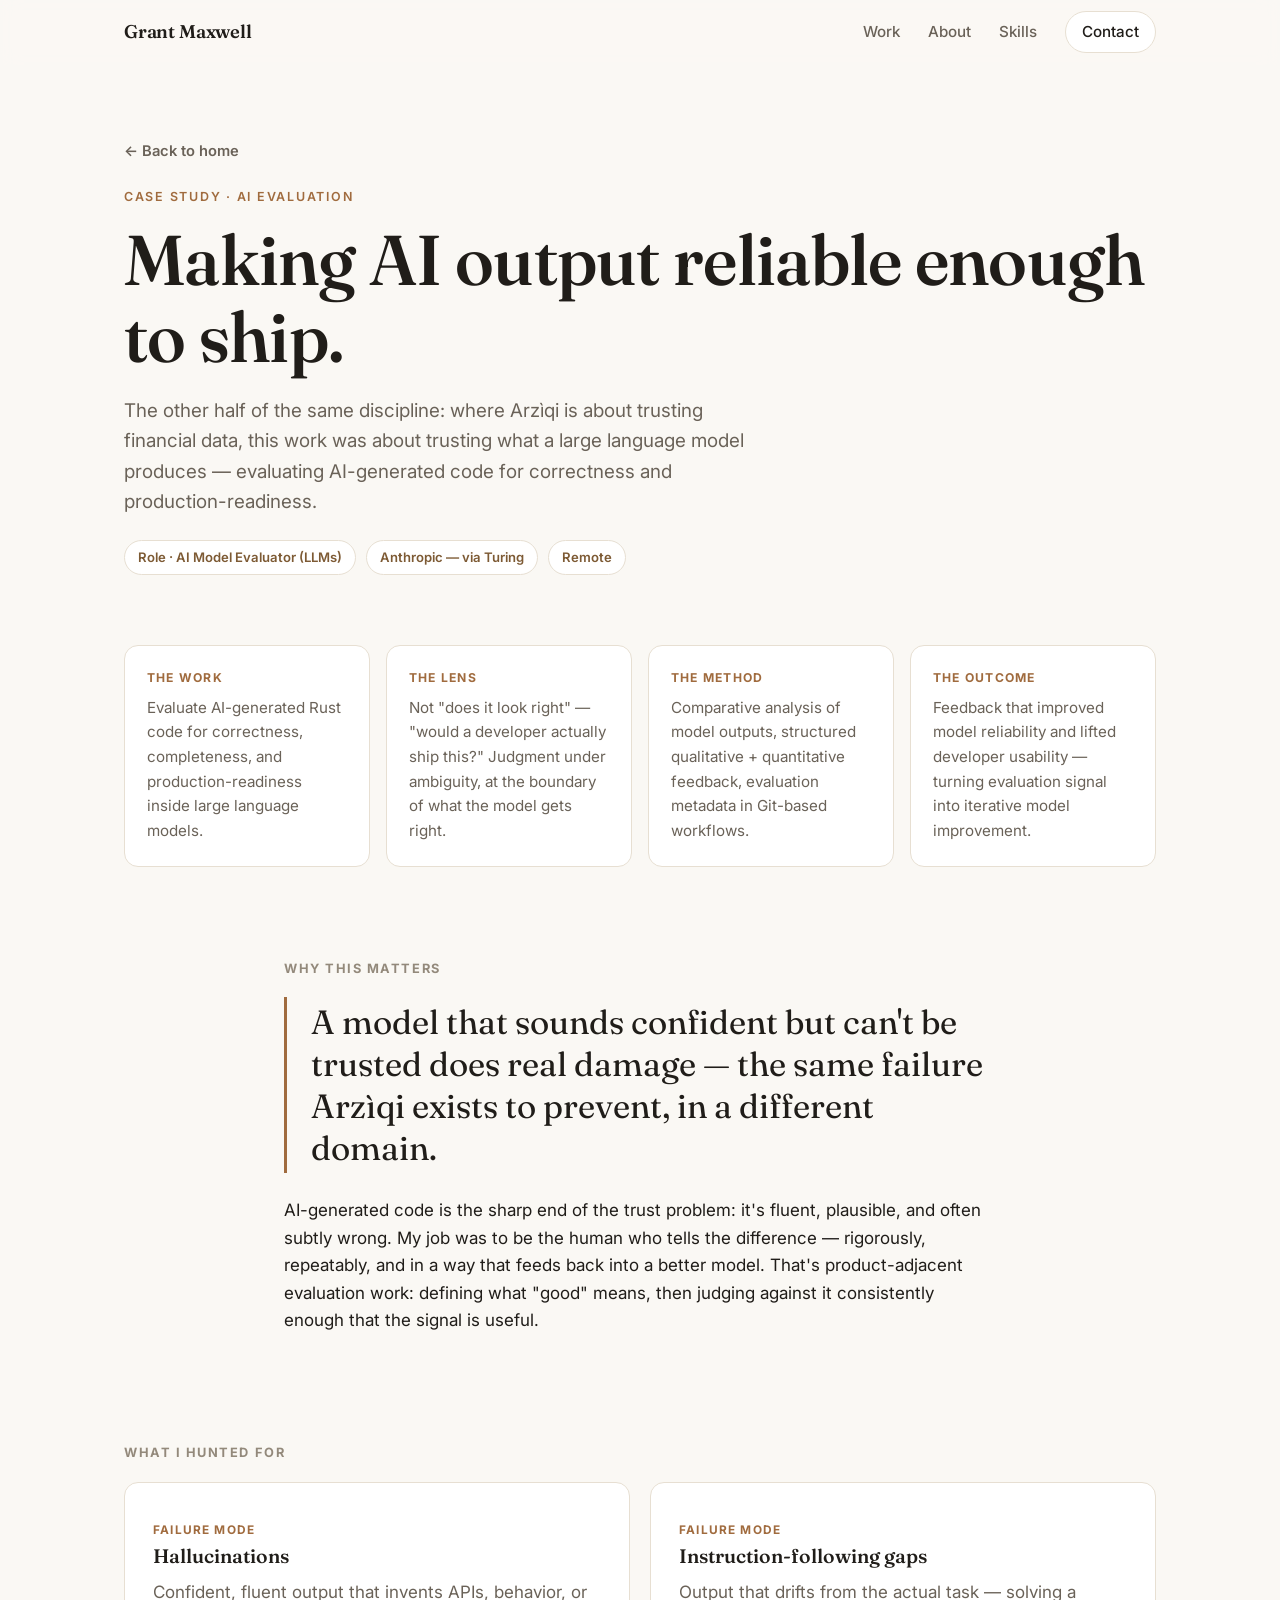
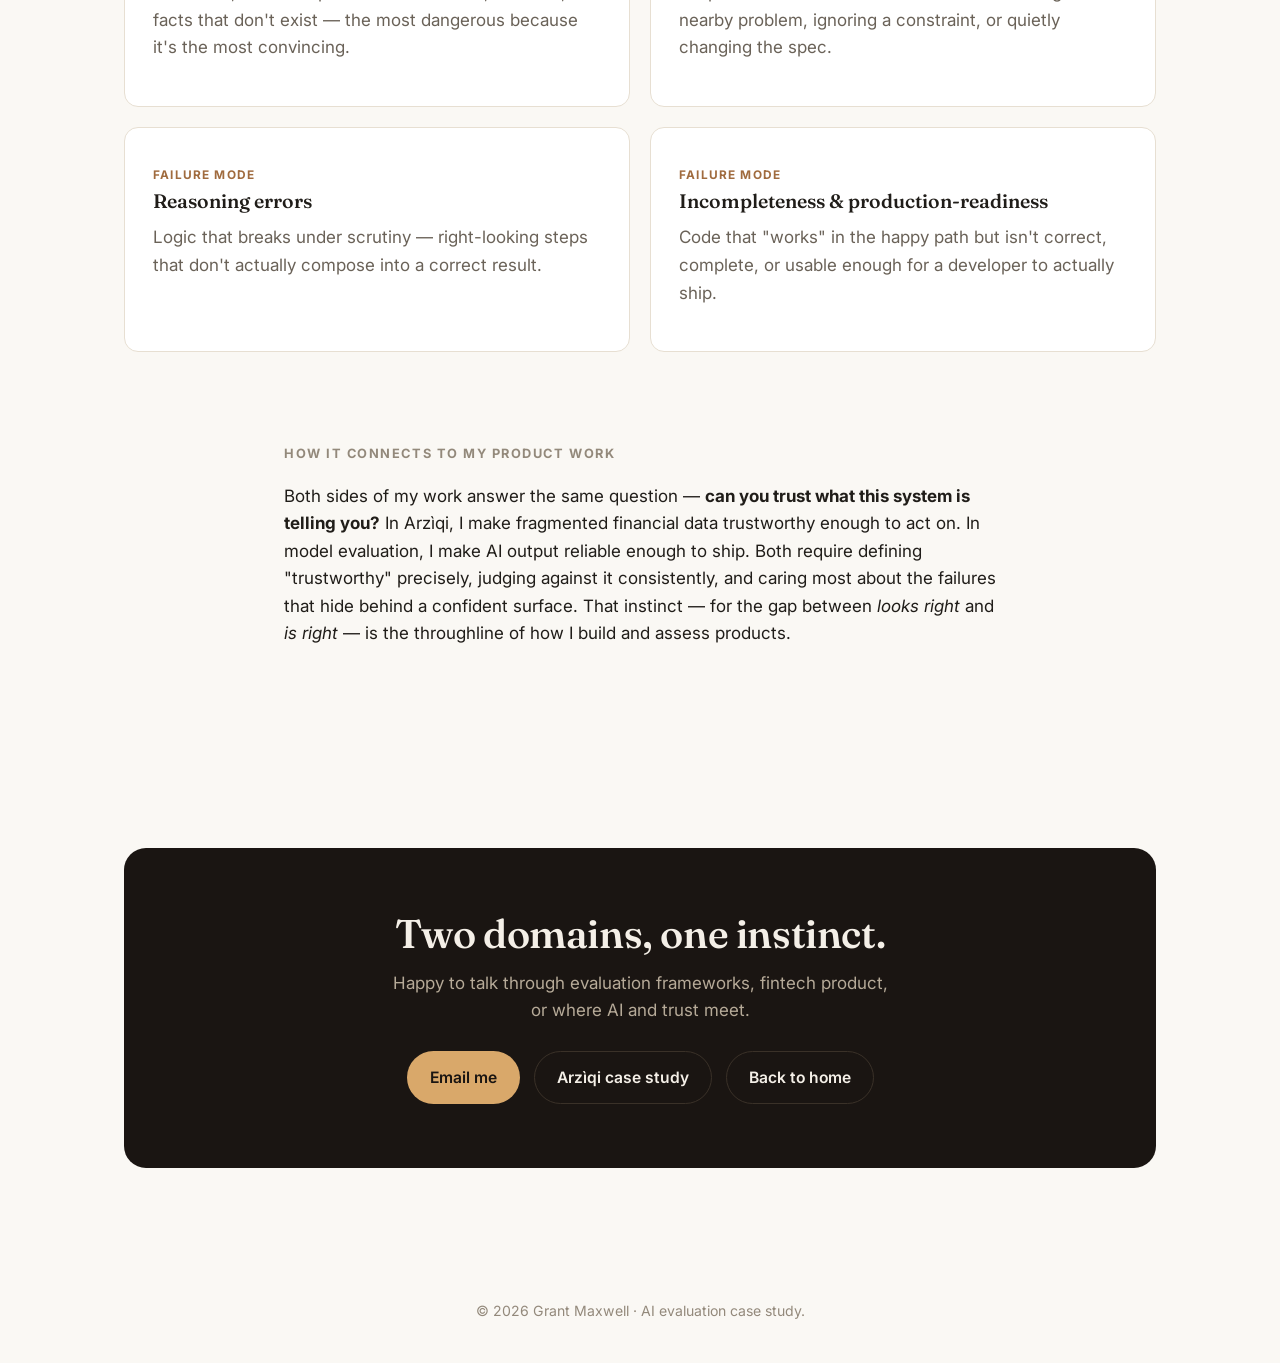
==== ai-evaluation.html @ dc314b2c "feat: add AI-evaluation case study page + link from homepage New /ai-evaluation page mirrors the des" ====
<!DOCTYPE html>
<html lang="en">
<head>
  <meta charset="UTF-8" />
  <meta name="viewport" content="width=device-width, initial-scale=1.0" />
  <title>AI Model Evaluation — Case Study · Grant Maxwell</title>
  <meta name="description" content="Evaluating large language models: making AI-generated code reliable enough to ship. The other half of a career spent on trust in complex systems." />
  <link rel="preconnect" href="https://fonts.googleapis.com" />
  <link rel="preconnect" href="https://fonts.gstatic.com" crossorigin />
  <link href="https://fonts.googleapis.com/css2?family=Fraunces:opsz,wght@9..144,400;9..144,560&family=Inter:wght@400;500;600;700&display=swap" rel="stylesheet" />
  <link rel="stylesheet" href="/styles/main.css" />
</head>
<body>
  <nav class="nav" id="nav">
    <div class="wrap nav-inner">
      <a class="brand" href="/">Grant Maxwell</a>
      <button class="nav-toggle" id="navToggle" aria-label="Menu">☰</button>
      <div class="nav-links" id="navLinks">
        <a href="/#work">Work</a>
        <a href="/#about">About</a>
        <a href="/#skills">Skills</a>
        <a class="nav-cta" href="/#contact">Contact</a>
      </div>
    </div>
  </nav>

  <header class="cs-hero">
    <div class="wrap">
      <a class="back" href="/">← Back to home</a>
      <p class="eyebrow" style="margin-top:22px;">Case study · AI Evaluation</p>
      <h1>Making AI output reliable enough to ship.</h1>
      <p class="lead" style="max-width:52ch;margin-top:20px;">The other half of the same discipline: where Arzìqi is
        about trusting financial data, this work was about trusting what a large language model produces — evaluating
        AI-generated code for correctness and production-readiness.</p>
      <div class="cs-meta">
        <span class="chip">Role · AI Model Evaluator (LLMs)</span>
        <span class="chip">Anthropic — via Turing</span>
        <span class="chip">Remote</span>
      </div>
    </div>
  </header>

  <section style="padding-top:30px;">
    <div class="wrap">
      <div class="glance reveal">
        <div class="box"><h4>The work</h4><p>Evaluate AI-generated Rust code for correctness, completeness, and production-readiness inside large language models.</p></div>
        <div class="box"><h4>The lens</h4><p>Not "does it look right" — "would a developer actually ship this?" Judgment under ambiguity, at the boundary of what the model gets right.</p></div>
        <div class="box"><h4>The method</h4><p>Comparative analysis of model outputs, structured qualitative + quantitative feedback, evaluation metadata in Git-based workflows.</p></div>
        <div class="box"><h4>The outcome</h4><p>Feedback that improved model reliability and lifted developer usability — turning evaluation signal into iterative model improvement.</p></div>
      </div>
    </div>
  </section>

  <section class="prose" style="padding-top:0;">
    <div class="wrap narrow">
      <p class="section-label reveal">Why this matters</p>
      <p class="pull reveal">A model that sounds confident but can't be trusted does real damage — the same failure Arzìqi exists to prevent, in a different domain.</p>
      <p class="reveal">AI-generated code is the sharp end of the trust problem: it's fluent, plausible, and often subtly
        wrong. My job was to be the human who tells the difference — rigorously, repeatably, and in a way that feeds
        back into a better model. That's product-adjacent evaluation work: defining what "good" means, then judging
        against it consistently enough that the signal is useful.</p>
    </div>
  </section>

  <section style="padding-top:0;">
    <div class="wrap">
      <p class="section-label reveal">What I hunted for</p>
      <div class="decisions reveal">
        <div class="decision">
          <div class="type">Failure mode</div>
          <h3>Hallucinations</h3>
          <p class="muted">Confident, fluent output that invents APIs, behavior, or facts that don't exist — the most dangerous because it's the most convincing.</p>
        </div>
        <div class="decision">
          <div class="type">Failure mode</div>
          <h3>Instruction-following gaps</h3>
          <p class="muted">Output that drifts from the actual task — solving a nearby problem, ignoring a constraint, or quietly changing the spec.</p>
        </div>
        <div class="decision">
          <div class="type">Failure mode</div>
          <h3>Reasoning errors</h3>
          <p class="muted">Logic that breaks under scrutiny — right-looking steps that don't actually compose into a correct result.</p>
        </div>
        <div class="decision">
          <div class="type">Failure mode</div>
          <h3>Incompleteness &amp; production-readiness</h3>
          <p class="muted">Code that "works" in the happy path but isn't correct, complete, or usable enough for a developer to actually ship.</p>
        </div>
      </div>
    </div>
  </section>

  <section class="prose" style="padding-top:0;">
    <div class="wrap narrow">
      <p class="section-label reveal">How it connects to my product work</p>
      <p class="reveal">Both sides of my work answer the same question — <strong>can you trust what this system is telling
        you?</strong> In Arzìqi, I make fragmented financial data trustworthy enough to act on. In model evaluation, I
        make AI output reliable enough to ship. Both require defining "trustworthy" precisely, judging against it
        consistently, and caring most about the failures that hide behind a confident surface. That instinct — for the
        gap between <em>looks right</em> and <em>is right</em> — is the throughline of how I build and assess products.</p>
    </div>
  </section>

  <section id="contact">
    <div class="wrap">
      <div class="contact reveal">
        <h2>Two domains, one instinct.</h2>
        <p>Happy to talk through evaluation frameworks, fintech product, or where AI and trust meet.</p>
        <div class="links">
          <a class="btn btn-primary" href="mailto:jerrygrantmax@gmail.com">Email me</a>
          <a class="btn btn-ghost" href="/arziqi">Arzìqi case study</a>
          <a class="btn btn-ghost" href="/">Back to home</a>
        </div>
      </div>
    </div>
  </section>

  <footer>
    <div class="wrap">© <span id="year"></span> Grant Maxwell · AI evaluation case study.</div>
  </footer>

  <script src="/scripts/main.js"></script>
</body>
</html>
---- styles/main.css ----
/* ============================================================
   Grant Maxwell — Portfolio. Hand-crafted, dependency-free.
   Palette + type are a small design system (calm, premium, warm).
   ============================================================ */

:root {
  --bg:        #faf8f4;
  --surface:   #ffffff;
  --panel:     #f3eee5;
  --ink:       #201d19;
  --muted:     #6a6258;
  --faint:     #93897b;
  --line:      #e7dfd2;
  --accent:    #a06b3e;   /* clay/gold */
  --accent-2:  #7d5a34;
  --sage:      #3f6b3a;
  --dark:      #1a1512;
  --dark-ink:  #f4efe7;
  --dark-mut:  #b6aa98;
  --dark-line: #3a3128;

  --serif: "Fraunces", Georgia, "Times New Roman", serif;
  --sans:  "Inter", -apple-system, BlinkMacSystemFont, "Segoe UI", Roboto, sans-serif;

  --wrap: 1080px;
  --r: 14px;
  --shadow: 0 1px 2px rgba(30,24,18,.04), 0 12px 32px -12px rgba(30,24,18,.14);
}

* { box-sizing: border-box; }
html { scroll-behavior: smooth; }
@media (prefers-reduced-motion: reduce) { html { scroll-behavior: auto; } }

body {
  margin: 0;
  background: var(--bg);
  color: var(--ink);
  font-family: var(--sans);
  font-size: 17px;
  line-height: 1.62;
  -webkit-font-smoothing: antialiased;
  text-rendering: optimizeLegibility;
}

.wrap { max-width: var(--wrap); margin: 0 auto; padding: 0 24px; }
.narrow { max-width: 760px; }

h1, h2, h3 { font-family: var(--serif); font-weight: 560; letter-spacing: -.01em; line-height: 1.1; color: var(--ink); margin: 0; }
h1 { font-size: clamp(2.6rem, 6vw, 4.4rem); }
h2 { font-size: clamp(1.7rem, 3.4vw, 2.5rem); }
h3 { font-size: 1.28rem; letter-spacing: 0; }
p { margin: 0 0 1rem; }
a { color: var(--accent-2); text-decoration: none; }
a:hover { color: var(--accent); }

.eyebrow {
  font-family: var(--sans); font-size: .78rem; font-weight: 600;
  letter-spacing: .14em; text-transform: uppercase; color: var(--accent);
  margin: 0 0 14px;
}
.lead { font-size: 1.18rem; color: var(--muted); }
.muted { color: var(--muted); }
.serif { font-family: var(--serif); }

/* ---------- nav ---------- */
.nav {
  position: sticky; top: 0; z-index: 50;
  background: color-mix(in srgb, var(--bg) 82%, transparent);
  backdrop-filter: saturate(1.4) blur(10px);
  border-bottom: 1px solid transparent;
  transition: border-color .3s;
}
.nav.scrolled { border-color: var(--line); }
.nav-inner { display: flex; align-items: center; justify-content: space-between; height: 64px; }
.brand { font-family: var(--serif); font-size: 1.15rem; font-weight: 600; color: var(--ink); letter-spacing: -.01em; }
.brand:hover { color: var(--ink); }
.nav-links { display: flex; gap: 28px; align-items: center; }
.nav-links a { font-size: .95rem; color: var(--muted); font-weight: 500; }
.nav-links a:hover { color: var(--ink); }
.nav-cta { border: 1px solid var(--line); padding: 8px 16px; border-radius: 999px; background: var(--surface); color: var(--ink) !important; }
.nav-cta:hover { border-color: var(--accent); }
.nav-toggle { display: none; background: none; border: 0; font-size: 1.5rem; color: var(--ink); cursor: pointer; }

/* ---------- buttons + chips ---------- */
.btn {
  display: inline-flex; align-items: center; gap: 8px;
  font-family: var(--sans); font-weight: 600; font-size: .98rem;
  padding: 13px 22px; border-radius: 999px; cursor: pointer; border: 1px solid transparent;
  transition: transform .15s ease, background .2s, border-color .2s;
}
.btn:active { transform: translateY(1px); }
.btn-primary { background: var(--ink); color: var(--bg) !important; }
.btn-primary:hover { background: var(--accent-2); }
.btn-ghost { background: transparent; border-color: var(--line); color: var(--ink) !important; }
.btn-ghost:hover { border-color: var(--accent); }
.chip {
  display: inline-flex; align-items: center; gap: 7px;
  font-size: .82rem; font-weight: 600; color: var(--accent-2);
  background: var(--panel); border: 1px solid var(--line);
  padding: 6px 13px; border-radius: 999px;
}
.chip .dot { width: 6px; height: 6px; border-radius: 50%; background: var(--accent); }

/* ---------- sections ---------- */
section { padding: 92px 0; }
.section-label { font-size: .8rem; font-weight: 700; letter-spacing: .12em; text-transform: uppercase; color: var(--faint); margin-bottom: 18px; }

/* ---------- hero ---------- */
.hero { padding: 84px 0 64px; }
.hero h1 { max-width: 15ch; }
.hero .lead { max-width: 46ch; margin-top: 22px; }
.hero-chips { display: flex; flex-wrap: wrap; gap: 10px; margin: 30px 0 34px; }
.hero-cta { display: flex; flex-wrap: wrap; gap: 12px; }

/* ---------- thread band ---------- */
.band { background: var(--dark); color: var(--dark-ink); border-radius: 22px; padding: 56px 48px; }
.band .section-label { color: var(--dark-mut); }
.band h2 { color: var(--dark-ink); }
.band p { color: var(--dark-mut); font-size: 1.16rem; max-width: 62ch; }
.band .accent { color: #d9a86a; font-style: normal; }

/* ---------- work cards ---------- */
.work-grid { display: grid; gap: 22px; }
.card {
  background: var(--surface); border: 1px solid var(--line); border-radius: var(--r);
  padding: 34px; transition: transform .2s ease, box-shadow .2s ease, border-color .2s;
  display: block; color: var(--ink);
}
.card:hover { color: var(--ink); }
a.card:hover { transform: translateY(-3px); box-shadow: var(--shadow); border-color: var(--accent); }
.card .kicker { font-size: .8rem; font-weight: 700; letter-spacing: .1em; text-transform: uppercase; color: var(--accent); }
.card h3 { margin: 10px 0 8px; font-size: 1.5rem; font-family: var(--serif); }
.card .role { font-size: .9rem; color: var(--faint); margin-bottom: 14px; }
.card p { color: var(--muted); margin-bottom: 0; }
.card .more { display: inline-flex; align-items: center; gap: 6px; margin-top: 18px; font-weight: 600; color: var(--accent-2); }
.card-featured { border-left: 3px solid var(--accent); }
.tags { display: flex; flex-wrap: wrap; gap: 8px; margin-top: 18px; }
.tag { font-size: .78rem; color: var(--muted); background: var(--panel); padding: 4px 11px; border-radius: 8px; }

/* ---------- about + skills ---------- */
.about p { font-size: 1.12rem; color: var(--muted); }
.about p strong { color: var(--ink); font-weight: 600; }
.skills { display: grid; grid-template-columns: repeat(3, 1fr); gap: 28px; margin-top: 12px; }
.skills h4 { font-family: var(--sans); font-size: .82rem; letter-spacing: .1em; text-transform: uppercase; color: var(--accent); margin: 0 0 12px; }
.skills ul { margin: 0; padding: 0; list-style: none; }
.skills li { padding: 5px 0; color: var(--muted); border-bottom: 1px solid var(--line); font-size: .96rem; }

/* ---------- case study ---------- */
.cs-hero { padding: 72px 0 40px; }
.cs-hero .back { font-size: .92rem; font-weight: 600; color: var(--muted); }
.cs-meta { display: flex; flex-wrap: wrap; gap: 10px; margin-top: 22px; }
.cs-meta .chip { background: var(--surface); }
.glance { display: grid; grid-template-columns: repeat(4, 1fr); gap: 16px; }
.glance .box { background: var(--surface); border: 1px solid var(--line); border-radius: var(--r); padding: 22px; }
.glance h4 { font-family: var(--sans); font-size: .76rem; letter-spacing: .1em; text-transform: uppercase; color: var(--accent); margin: 0 0 8px; }
.glance p { font-size: .95rem; color: var(--muted); margin: 0; }

.prose h2 { margin-top: 8px; }
.prose > p { color: var(--muted); font-size: 1.08rem; }
.pull { font-family: var(--serif); font-size: clamp(1.5rem,3vw,2.1rem); line-height: 1.25; color: var(--ink); border-left: 3px solid var(--accent); padding: 4px 0 4px 24px; margin: 10px 0 24px; }

.map { display: grid; grid-template-columns: 1fr auto 1fr; gap: 14px 20px; align-items: center; margin: 8px 0; }
.map .from { background: var(--panel); border: 1px solid var(--line); border-radius: 10px; padding: 14px 16px; }
.map .from b { color: var(--ink); }
.map .arrow { color: var(--accent); font-weight: 700; text-align: center; }
.map .to { color: var(--muted); }

/* decision cards */
.decisions { display: grid; grid-template-columns: 1fr 1fr; gap: 20px; }
.decision { background: var(--surface); border: 1px solid var(--line); border-radius: var(--r); padding: 28px; }
.decision .num { font-family: var(--serif); font-size: 2rem; color: var(--panel); -webkit-text-stroke: 1px var(--accent); line-height: 1; }
.decision .type { font-size: .74rem; font-weight: 700; letter-spacing: .1em; text-transform: uppercase; color: var(--accent); margin: 10px 0 6px; }
.decision h3 { font-size: 1.22rem; margin-bottom: 12px; }
.decision dl { margin: 0; }
.decision dt { font-weight: 700; font-size: .82rem; color: var(--ink); margin-top: 12px; }
.decision dd { margin: 2px 0 0; color: var(--muted); font-size: .95rem; }
.decision .ev { margin-top: 14px; font-size: .82rem; color: var(--faint); }

/* screenshot slots */
.shots { display: grid; grid-template-columns: 1fr 1fr; gap: 18px; }
.shot { margin: 0; }
.shot img {
  width: 100%; display: block; border-radius: 12px; border: 1px solid var(--line);
  background: var(--panel); min-height: 200px; box-shadow: var(--shadow);
}
.shot img:not([src]), .shot img[src=""] { min-height: 240px; }
.shot figcaption { margin-top: 10px; font-size: .86rem; color: var(--muted); }
.shot.full { grid-column: 1 / -1; }
.slot-note { font-size: .8rem; color: var(--faint); background: var(--panel); border: 1px dashed var(--line); border-radius: 8px; padding: 6px 12px; display: inline-block; margin-top: 8px; }

/* ---------- footer / contact ---------- */
.contact { background: var(--dark); color: var(--dark-ink); border-radius: 22px; padding: 64px 48px; text-align: center; }
.contact h2 { color: var(--dark-ink); }
.contact p { color: var(--dark-mut); max-width: 46ch; margin: 14px auto 26px; }
.contact .links { display: flex; gap: 14px; justify-content: center; flex-wrap: wrap; }
.contact a.btn-primary { background: #d9a86a; color: var(--dark) !important; }
.contact a.btn-primary:hover { background: #e6bd85; }
.contact a.btn-ghost { border-color: var(--dark-line); color: var(--dark-ink) !important; }
footer { padding: 40px 0; color: var(--faint); font-size: .88rem; text-align: center; }

/* ---------- reveal animation ---------- */
.reveal { opacity: 0; transform: translateY(16px); transition: opacity .7s ease, transform .7s ease; }
.reveal.in { opacity: 1; transform: none; }
@media (prefers-reduced-motion: reduce) { .reveal { opacity: 1; transform: none; transition: none; } }

/* ---------- responsive ---------- */
@media (max-width: 860px) {
  .skills, .glance { grid-template-columns: 1fr 1fr; }
  .decisions, .shots, .map { grid-template-columns: 1fr; }
  .map .arrow { display: none; }
}
@media (max-width: 620px) {
  body { font-size: 16px; }
  section { padding: 68px 0; }
  .skills, .glance { grid-template-columns: 1fr; }
  .band, .contact { padding: 40px 26px; }
  .nav-links { display: none; }
  .nav-links.open {
    display: flex; flex-direction: column; position: absolute; top: 64px; left: 0; right: 0;
    background: var(--surface); border-bottom: 1px solid var(--line); padding: 18px 24px; gap: 16px;
  }
  .nav-toggle { display: block; }
}
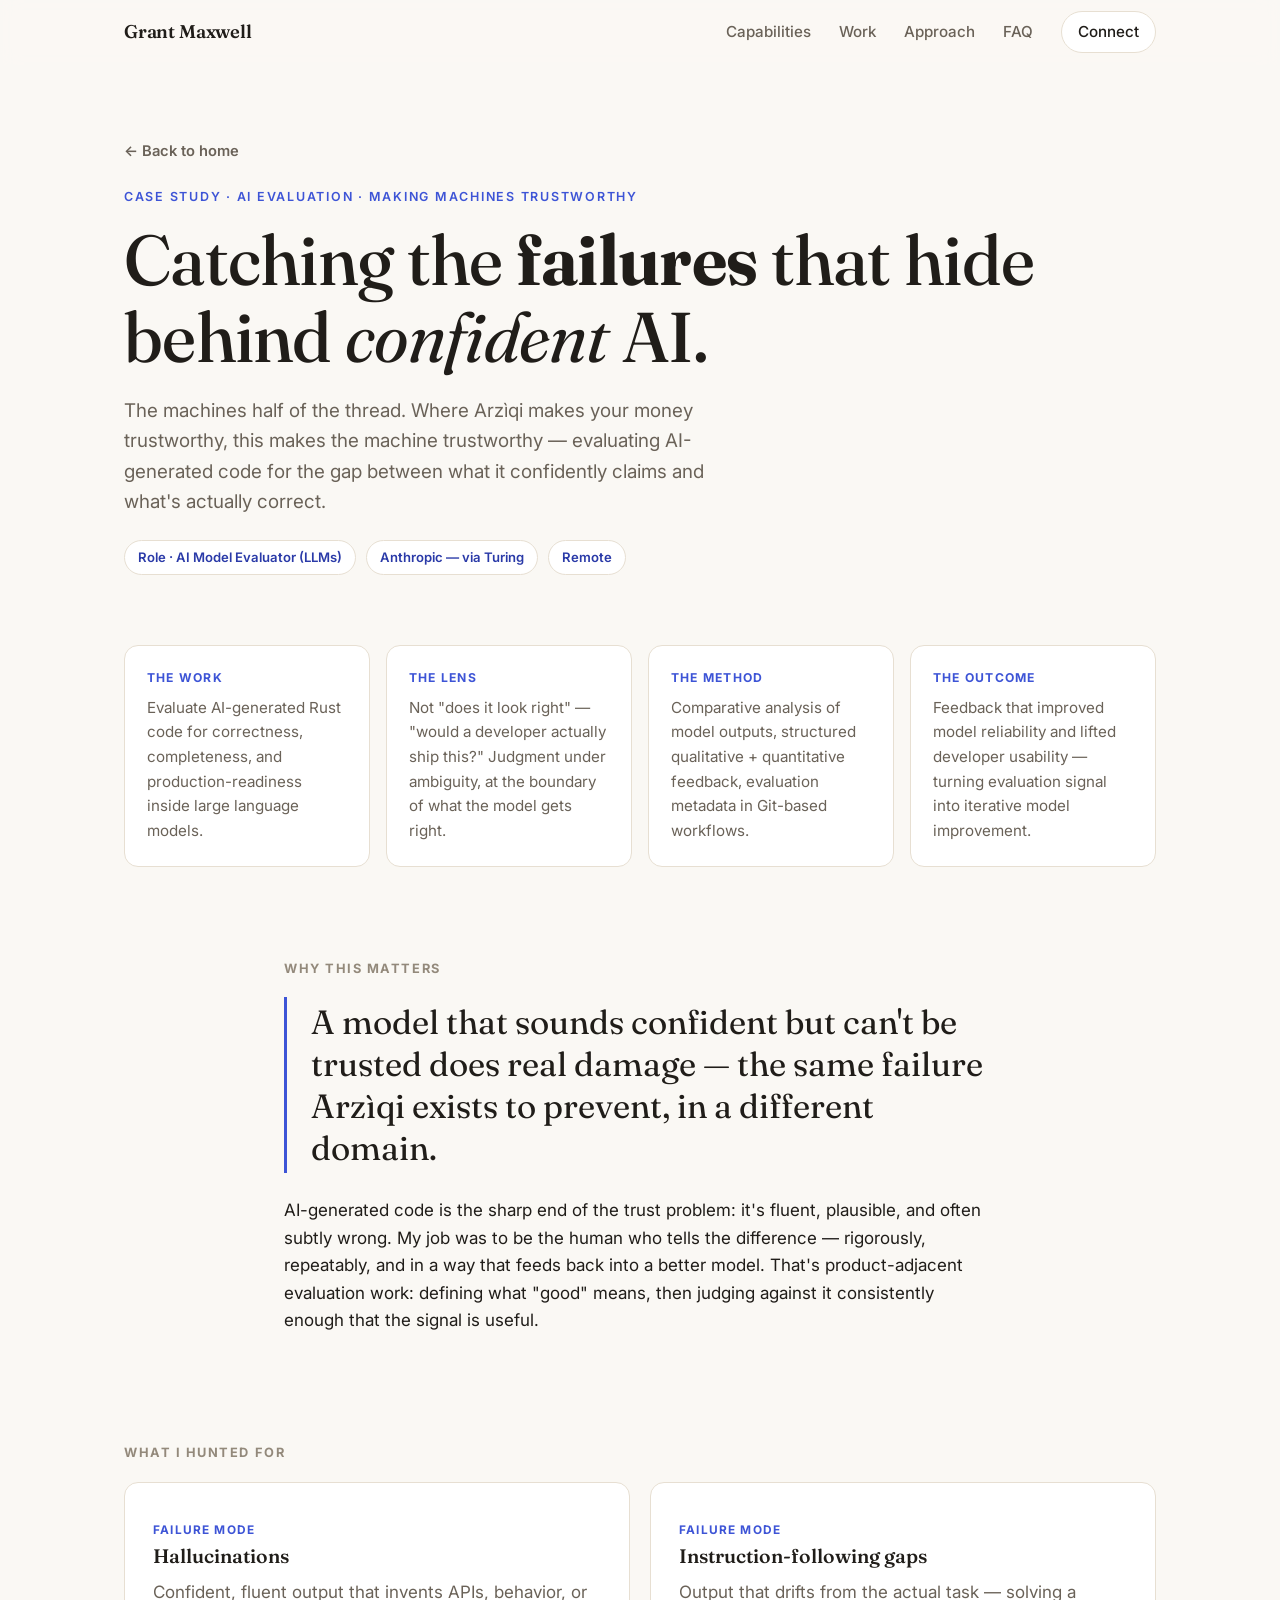
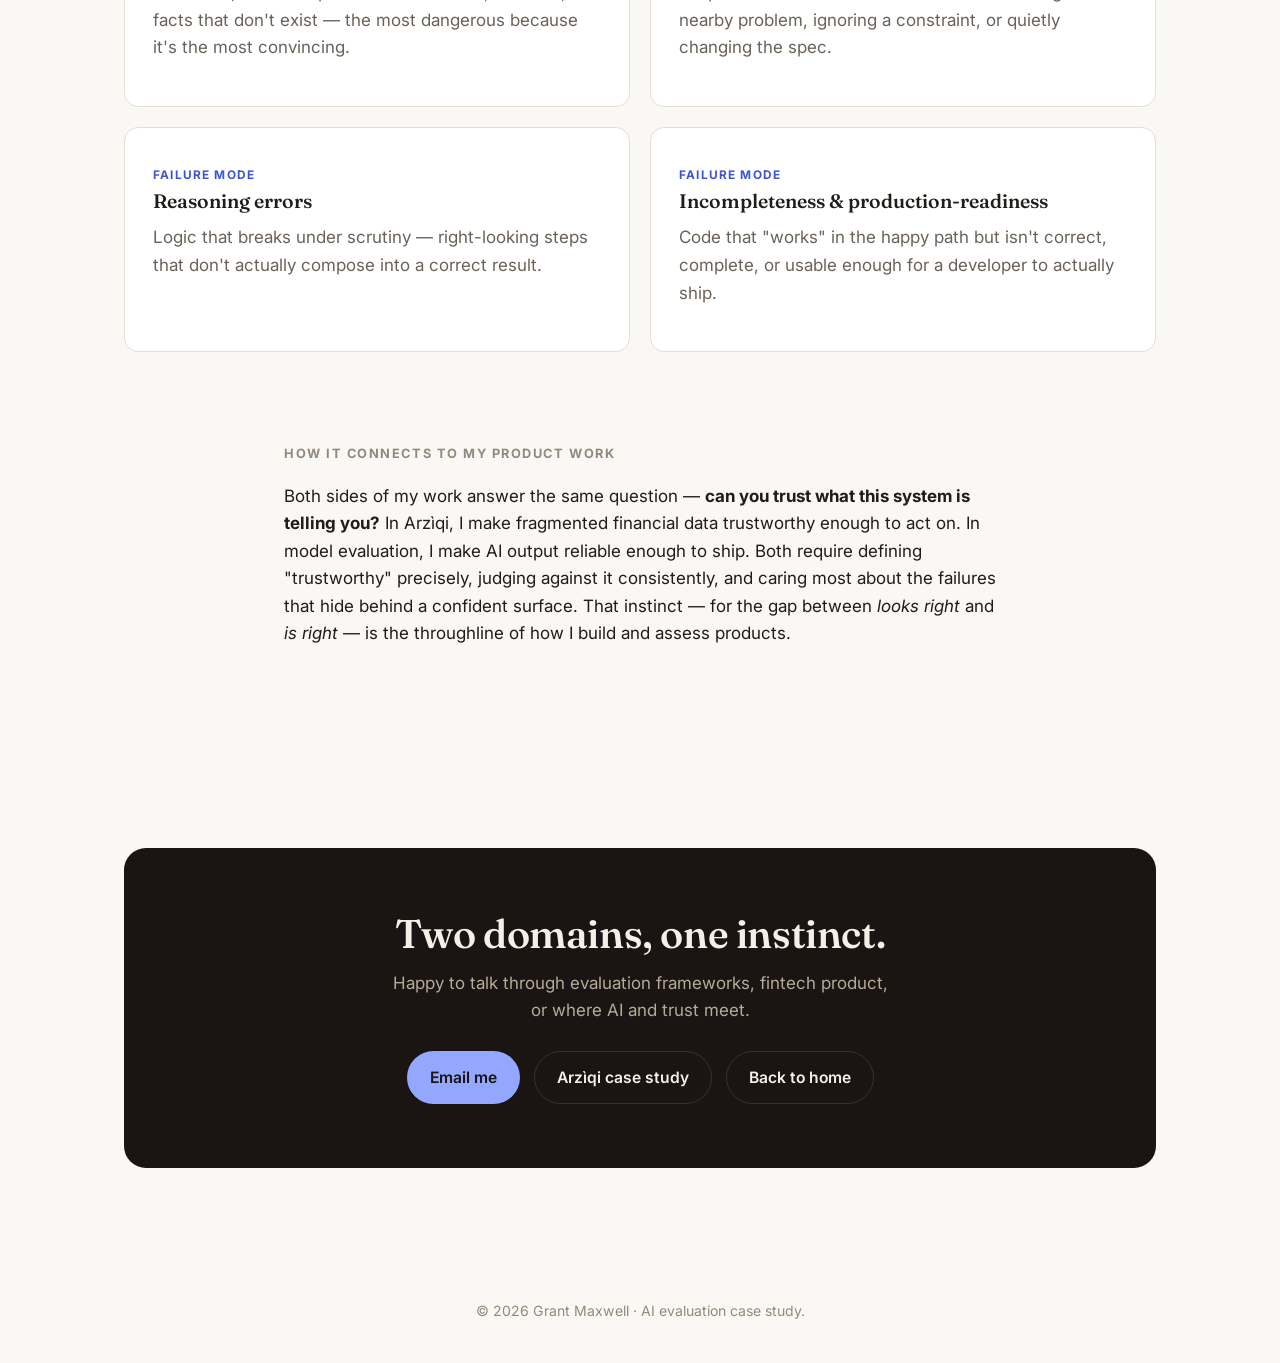
==== commit 06082bd0: "feat: sharper case-study heroes + synced nav + true-italic fonts - Arzìqi hero: "Turning scattered f" ====
--- a/ai-evaluation.html
+++ b/ai-evaluation.html
@@ -5,9 +5,19 @@
   <meta name="viewport" content="width=device-width, initial-scale=1.0" />
   <title>AI Model Evaluation — Case Study · Grant Maxwell</title>
   <meta name="description" content="Evaluating large language models: making AI-generated code reliable enough to ship. The other half of a career spent on trust in complex systems." />
+  <meta property="og:title" content="AI Model Evaluation — Case Study · Grant Maxwell" />
+  <meta property="og:description" content="Making AI output reliable enough to ship — evaluating LLM-generated code for correctness and production-readiness." />
+  <meta property="og:type" content="article" />
+  <meta property="og:url" content="https://grantjerry.vercel.app/ai-evaluation" />
+  <meta property="og:image" content="https://grantjerry.vercel.app/assets/og.png" />
+  <meta name="twitter:card" content="summary_large_image" />
+  <meta name="twitter:image" content="https://grantjerry.vercel.app/assets/og.png" />
+  <link rel="icon" type="image/svg+xml" href="/assets/favicon.svg" />
+  <link rel="icon" type="image/png" sizes="32x32" href="/assets/icon-32.png" />
+  <link rel="apple-touch-icon" href="/assets/icon-180.png" />
   <link rel="preconnect" href="https://fonts.googleapis.com" />
   <link rel="preconnect" href="https://fonts.gstatic.com" crossorigin />
-  <link href="https://fonts.googleapis.com/css2?family=Fraunces:opsz,wght@9..144,400;9..144,560&family=Inter:wght@400;500;600;700&display=swap" rel="stylesheet" />
+  <link href="https://fonts.googleapis.com/css2?family=Fraunces:ital,opsz,wght@0,9..144,400..700;1,9..144,400..700&family=Inter:wght@400;500;600;700&display=swap" rel="stylesheet" />
   <link rel="stylesheet" href="/styles/main.css" />
 </head>
 <body>
@@ -16,10 +26,11 @@
       <a class="brand" href="/">Grant Maxwell</a>
       <button class="nav-toggle" id="navToggle" aria-label="Menu">☰</button>
       <div class="nav-links" id="navLinks">
+        <a href="/#capabilities">Capabilities</a>
         <a href="/#work">Work</a>
-        <a href="/#about">About</a>
-        <a href="/#skills">Skills</a>
-        <a class="nav-cta" href="/#contact">Contact</a>
+        <a href="/#approach">Approach</a>
+        <a href="/#faq">FAQ</a>
+        <a class="nav-cta" href="/#contact">Connect</a>
       </div>
     </div>
   </nav>
@@ -27,11 +38,11 @@
   <header class="cs-hero">
     <div class="wrap">
       <a class="back" href="/">← Back to home</a>
-      <p class="eyebrow" style="margin-top:22px;">Case study · AI Evaluation</p>
-      <h1>Making AI output reliable enough to ship.</h1>
-      <p class="lead" style="max-width:52ch;margin-top:20px;">The other half of the same discipline: where Arzìqi is
-        about trusting financial data, this work was about trusting what a large language model produces — evaluating
-        AI-generated code for correctness and production-readiness.</p>
+      <p class="eyebrow" style="margin-top:22px;">Case study · AI evaluation · Making machines trustworthy</p>
+      <h1>Catching the <span class="b">failures</span> that hide behind <span class="i">confident</span> AI.</h1>
+      <p class="lead" style="max-width:52ch;margin-top:20px;">The machines half of the thread. Where Arzìqi makes your
+        money trustworthy, this makes the machine trustworthy — evaluating AI-generated code for the gap between what it
+        confidently claims and what's actually correct.</p>
       <div class="cs-meta">
         <span class="chip">Role · AI Model Evaluator (LLMs)</span>
         <span class="chip">Anthropic — via Turing</span>
--- a/styles/main.css
+++ b/styles/main.css
@@ -11,8 +11,9 @@
   --muted:     #6a6258;
   --faint:     #93897b;
   --line:      #e7dfd2;
-  --accent:    #a06b3e;   /* clay/gold */
-  --accent-2:  #7d5a34;
+  --accent:    #3d54d6;   /* indigo-blue */
+  --accent-2:  #2a3aa8;
+  --accent-lt: #93a7ff;   /* light accent for dark surfaces */
   --sage:      #3f6b3a;
   --dark:      #1a1512;
   --dark-ink:  #f4efe7;
@@ -117,7 +118,7 @@
 .band .section-label { color: var(--dark-mut); }
 .band h2 { color: var(--dark-ink); }
 .band p { color: var(--dark-mut); font-size: 1.16rem; max-width: 62ch; }
-.band .accent { color: #d9a86a; font-style: normal; }
+.band .accent { color: var(--accent-lt); font-style: normal; }
 
 /* ---------- work cards ---------- */
 .work-grid { display: grid; gap: 22px; }
@@ -193,10 +194,76 @@
 .contact h2 { color: var(--dark-ink); }
 .contact p { color: var(--dark-mut); max-width: 46ch; margin: 14px auto 26px; }
 .contact .links { display: flex; gap: 14px; justify-content: center; flex-wrap: wrap; }
-.contact a.btn-primary { background: #d9a86a; color: var(--dark) !important; }
-.contact a.btn-primary:hover { background: #e6bd85; }
+.contact a.btn-primary { background: var(--accent-lt); color: var(--dark) !important; }
+.contact a.btn-primary:hover { background: #b4c4ff; }
 .contact a.btn-ghost { border-color: var(--dark-line); color: var(--dark-ink) !important; }
 footer { padding: 40px 0; color: var(--faint); font-size: .88rem; text-align: center; }
+
+/* ---------- hero: photo-forward + mixed-weight headline ---------- */
+.hero-grid { display: grid; grid-template-columns: 1.12fr .88fr; gap: 48px; align-items: center; }
+.hero h1, .cs-hero h1 { font-weight: 480; }
+.hero h1 .i, .cs-hero h1 .i { font-style: italic; font-weight: 400; }
+.hero h1 .b, .cs-hero h1 .b { font-weight: 680; }
+.hero-photo img {
+  width: 100%; max-width: 360px; aspect-ratio: 4/5; object-fit: cover; margin-left: auto;
+  border-radius: 20px; border: 1px solid var(--line); box-shadow: var(--shadow); background: var(--panel); display: block;
+}
+.hero-photo .ph {
+  width: 100%; max-width: 360px; aspect-ratio: 4/5; margin-left: auto; display: flex; align-items: center; justify-content: center;
+  border-radius: 20px; border: 1px dashed var(--line); background: var(--panel); color: var(--faint); font-size: .88rem; text-align: center; padding: 20px;
+}
+
+/* self-framing triad */
+.triad { margin: 26px 0 30px; display: grid; gap: 13px; max-width: 52ch; }
+.triad .row { display: flex; gap: 12px; }
+.triad .k { font-weight: 700; color: var(--ink); min-width: 74px; }
+.triad .v { color: var(--muted); }
+
+/* capabilities */
+.caps { display: grid; grid-template-columns: repeat(2, 1fr); gap: 18px; }
+.cap { background: var(--surface); border: 1px solid var(--line); border-radius: var(--r); padding: 26px; }
+.cap .ic { font-size: 1.5rem; line-height: 1; }
+.cap h3 { font-family: var(--sans); font-size: 1.1rem; font-weight: 700; margin: 12px 0 8px; letter-spacing: 0; }
+.cap p { color: var(--muted); font-size: .96rem; margin: 0; }
+
+/* process — how I work */
+.process { display: grid; grid-template-columns: repeat(3, 1fr); gap: 24px; }
+.step .n { font-family: var(--serif); font-size: 1.05rem; color: var(--accent); font-weight: 600; }
+.step h3 { font-family: var(--sans); font-size: 1.08rem; font-weight: 700; margin: 6px 0 8px; letter-spacing: 0; }
+.step p { color: var(--muted); font-size: .96rem; margin: 0; }
+
+/* testimonial */
+.quote { background: var(--surface); border: 1px solid var(--line); border-left: 3px solid var(--accent); border-radius: var(--r); padding: 30px 34px; }
+.quote p { font-family: var(--serif); font-size: 1.28rem; line-height: 1.36; color: var(--ink); margin: 0 0 14px; }
+.quote .by { color: var(--muted); font-size: .95rem; font-weight: 500; }
+
+/* faq */
+.faq details { border-bottom: 1px solid var(--line); padding: 18px 0; }
+.faq summary { cursor: pointer; font-weight: 600; font-size: 1.05rem; color: var(--ink); list-style: none; display: flex; justify-content: space-between; align-items: center; gap: 16px; }
+.faq summary::-webkit-details-marker { display: none; }
+.faq summary::after { content: "+"; color: var(--accent); font-size: 1.4rem; font-weight: 400; }
+.faq details[open] summary::after { content: "\2013"; }
+.faq p { color: var(--muted); margin: 12px 0 0; }
+
+/* ---------- "get to know me" nav grid ---------- */
+.navgrid { display: grid; grid-template-columns: 1fr 1fr; gap: 16px; }
+.navtile {
+  display: flex; align-items: center; gap: 16px; background: var(--surface);
+  border: 1px solid var(--line); border-radius: var(--r); padding: 22px 24px;
+  color: var(--ink); transition: transform .2s ease, box-shadow .2s ease, border-color .2s;
+}
+.navtile:hover { transform: translateY(-2px); box-shadow: var(--shadow); border-color: var(--accent); color: var(--ink); }
+.navtile .ic { font-size: 1.55rem; line-height: 1; }
+.navtile .t { font-weight: 600; font-size: 1.05rem; display: block; }
+.navtile .d { font-size: .88rem; color: var(--muted); margin-top: 2px; display: block; }
+.navtile .arr { margin-left: auto; color: var(--accent); font-weight: 700; }
+
+/* ---------- by the numbers ---------- */
+.stats { display: grid; grid-template-columns: repeat(3, 1fr); gap: 20px; }
+.stat { text-align: center; padding: 18px; }
+.stat .n { font-family: var(--serif); font-size: clamp(2.4rem, 5vw, 3.4rem); color: var(--ink); line-height: 1; letter-spacing: -.02em; }
+.stat .l { color: var(--muted); font-size: .95rem; margin-top: 10px; }
+.stat + .stat { border-left: 1px solid var(--line); }
 
 /* ---------- reveal animation ---------- */
 .reveal { opacity: 0; transform: translateY(16px); transition: opacity .7s ease, transform .7s ease; }
@@ -208,11 +275,17 @@
   .skills, .glance { grid-template-columns: 1fr 1fr; }
   .decisions, .shots, .map { grid-template-columns: 1fr; }
   .map .arrow { display: none; }
+  .navgrid { grid-template-columns: 1fr; }
+  .hero-grid { grid-template-columns: 1fr; }
+  .hero-photo img, .hero-photo .ph { max-width: 300px; margin: 0; }
+  .caps, .process { grid-template-columns: 1fr; }
 }
 @media (max-width: 620px) {
   body { font-size: 16px; }
   section { padding: 68px 0; }
   .skills, .glance { grid-template-columns: 1fr; }
+  .stats { grid-template-columns: 1fr; }
+  .stat + .stat { border-left: 0; border-top: 1px solid var(--line); }
   .band, .contact { padding: 40px 26px; }
   .nav-links { display: none; }
   .nav-links.open {
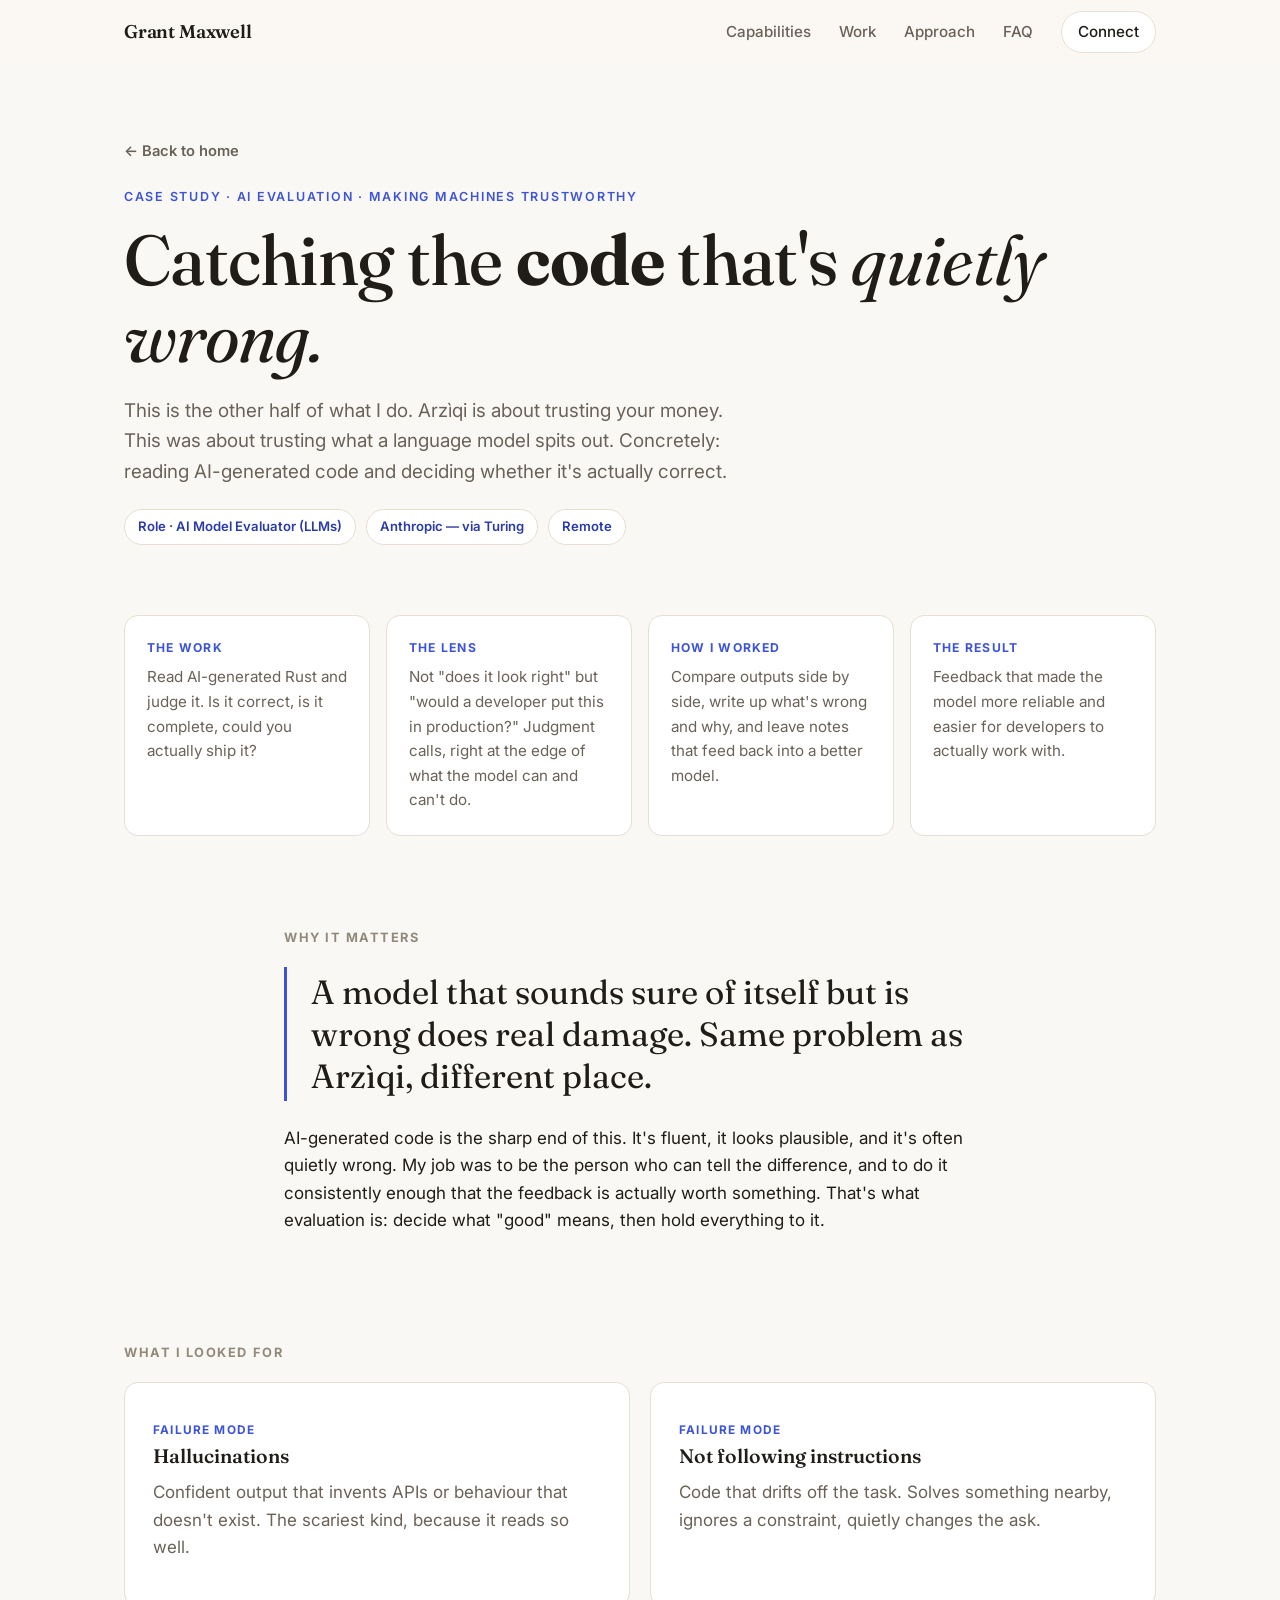
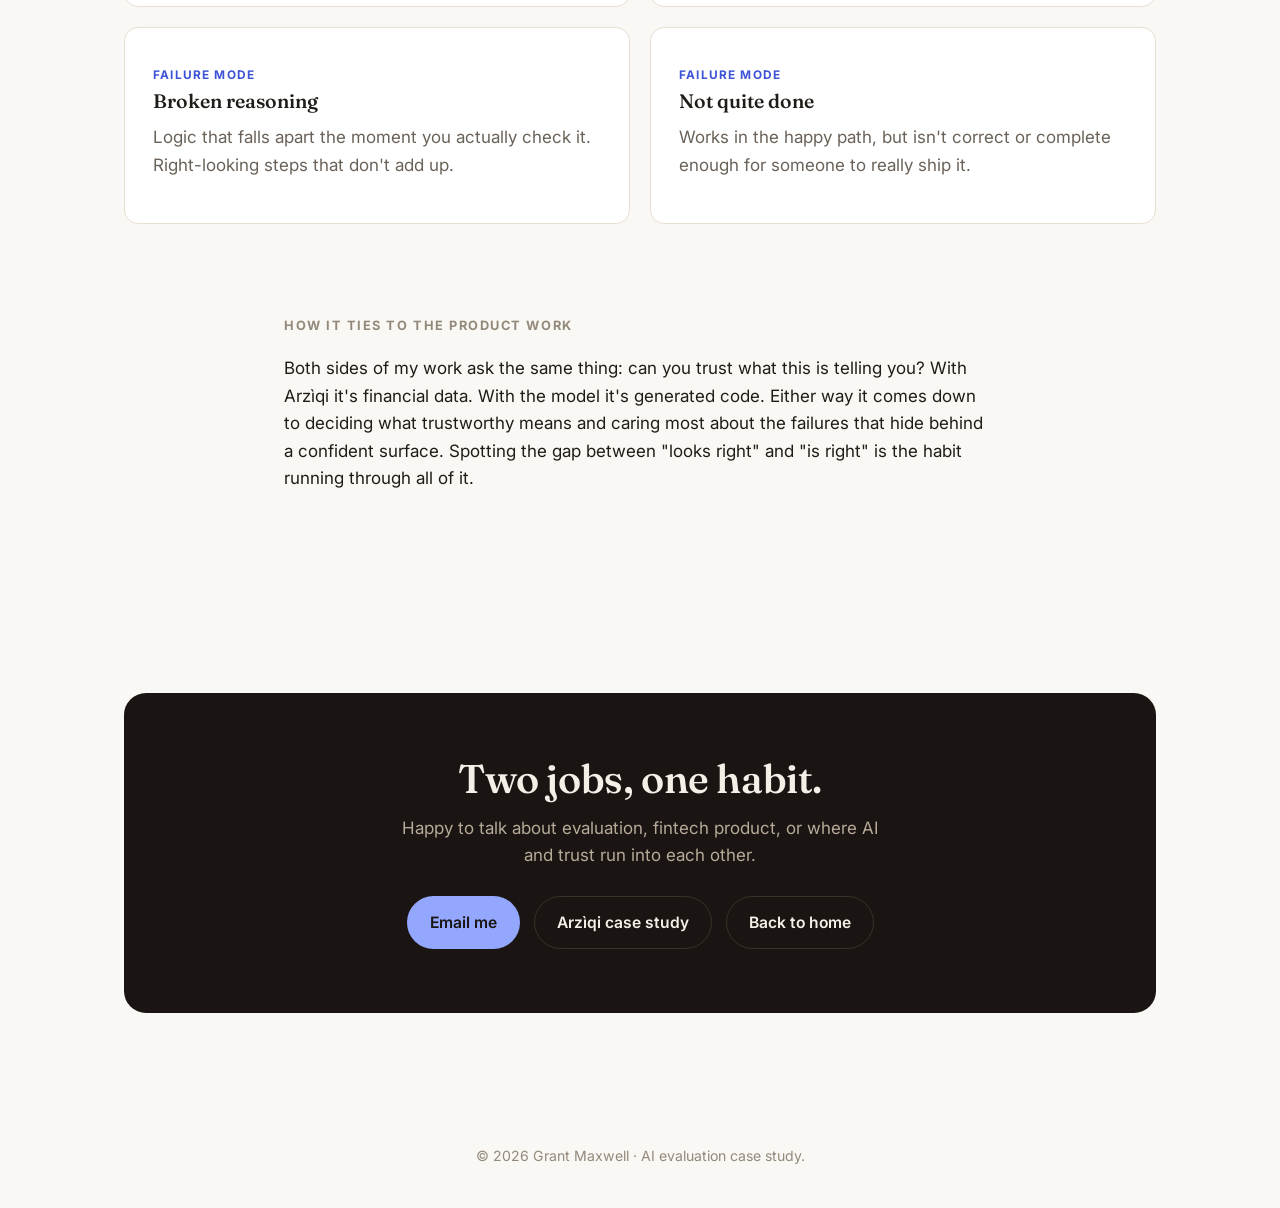
==== commit ac279e95: "copy: humanize the write-ups across all pages Rewrote homepage, Arzìqi case study, and AI-evaluation" ====
--- a/ai-evaluation.html
+++ b/ai-evaluation.html
@@ -4,9 +4,9 @@
   <meta charset="UTF-8" />
   <meta name="viewport" content="width=device-width, initial-scale=1.0" />
   <title>AI Model Evaluation — Case Study · Grant Maxwell</title>
-  <meta name="description" content="Evaluating large language models: making AI-generated code reliable enough to ship. The other half of a career spent on trust in complex systems." />
+  <meta name="description" content="Evaluating language models: deciding whether AI-generated code is actually good enough to ship. The other half of my work on trust." />
   <meta property="og:title" content="AI Model Evaluation — Case Study · Grant Maxwell" />
-  <meta property="og:description" content="Making AI output reliable enough to ship — evaluating LLM-generated code for correctness and production-readiness." />
+  <meta property="og:description" content="Deciding whether AI-generated code is actually good enough to ship — the machine half of my work on trust." />
   <meta property="og:type" content="article" />
   <meta property="og:url" content="https://grantjerry.vercel.app/ai-evaluation" />
   <meta property="og:image" content="https://grantjerry.vercel.app/assets/og.png" />
@@ -39,10 +39,10 @@
     <div class="wrap">
       <a class="back" href="/">← Back to home</a>
       <p class="eyebrow" style="margin-top:22px;">Case study · AI evaluation · Making machines trustworthy</p>
-      <h1>Catching the <span class="b">failures</span> that hide behind <span class="i">confident</span> AI.</h1>
-      <p class="lead" style="max-width:52ch;margin-top:20px;">The machines half of the thread. Where Arzìqi makes your
-        money trustworthy, this makes the machine trustworthy — evaluating AI-generated code for the gap between what it
-        confidently claims and what's actually correct.</p>
+      <h1>Catching the <span class="b">code</span> that's <span class="i">quietly wrong.</span></h1>
+      <p class="lead" style="max-width:52ch;margin-top:20px;">This is the other half of what I do. Arzìqi is about
+        trusting your money. This was about trusting what a language model spits out. Concretely: reading AI-generated
+        code and deciding whether it's actually correct.</p>
       <div class="cs-meta">
         <span class="chip">Role · AI Model Evaluator (LLMs)</span>
         <span class="chip">Anthropic — via Turing</span>
@@ -54,48 +54,48 @@
   <section style="padding-top:30px;">
     <div class="wrap">
       <div class="glance reveal">
-        <div class="box"><h4>The work</h4><p>Evaluate AI-generated Rust code for correctness, completeness, and production-readiness inside large language models.</p></div>
-        <div class="box"><h4>The lens</h4><p>Not "does it look right" — "would a developer actually ship this?" Judgment under ambiguity, at the boundary of what the model gets right.</p></div>
-        <div class="box"><h4>The method</h4><p>Comparative analysis of model outputs, structured qualitative + quantitative feedback, evaluation metadata in Git-based workflows.</p></div>
-        <div class="box"><h4>The outcome</h4><p>Feedback that improved model reliability and lifted developer usability — turning evaluation signal into iterative model improvement.</p></div>
+        <div class="box"><h4>The work</h4><p>Read AI-generated Rust and judge it. Is it correct, is it complete, could you actually ship it?</p></div>
+        <div class="box"><h4>The lens</h4><p>Not "does it look right" but "would a developer put this in production?" Judgment calls, right at the edge of what the model can and can't do.</p></div>
+        <div class="box"><h4>How I worked</h4><p>Compare outputs side by side, write up what's wrong and why, and leave notes that feed back into a better model.</p></div>
+        <div class="box"><h4>The result</h4><p>Feedback that made the model more reliable and easier for developers to actually work with.</p></div>
       </div>
     </div>
   </section>
 
   <section class="prose" style="padding-top:0;">
     <div class="wrap narrow">
-      <p class="section-label reveal">Why this matters</p>
-      <p class="pull reveal">A model that sounds confident but can't be trusted does real damage — the same failure Arzìqi exists to prevent, in a different domain.</p>
-      <p class="reveal">AI-generated code is the sharp end of the trust problem: it's fluent, plausible, and often subtly
-        wrong. My job was to be the human who tells the difference — rigorously, repeatably, and in a way that feeds
-        back into a better model. That's product-adjacent evaluation work: defining what "good" means, then judging
-        against it consistently enough that the signal is useful.</p>
+      <p class="section-label reveal">Why it matters</p>
+      <p class="pull reveal">A model that sounds sure of itself but is wrong does real damage. Same problem as Arzìqi, different place.</p>
+      <p class="reveal">AI-generated code is the sharp end of this. It's fluent, it looks plausible, and it's often
+        quietly wrong. My job was to be the person who can tell the difference, and to do it consistently enough that the
+        feedback is actually worth something. That's what evaluation is: decide what "good" means, then hold everything
+        to it.</p>
     </div>
   </section>
 
   <section style="padding-top:0;">
     <div class="wrap">
-      <p class="section-label reveal">What I hunted for</p>
+      <p class="section-label reveal">What I looked for</p>
       <div class="decisions reveal">
         <div class="decision">
           <div class="type">Failure mode</div>
           <h3>Hallucinations</h3>
-          <p class="muted">Confident, fluent output that invents APIs, behavior, or facts that don't exist — the most dangerous because it's the most convincing.</p>
+          <p class="muted">Confident output that invents APIs or behaviour that doesn't exist. The scariest kind, because it reads so well.</p>
         </div>
         <div class="decision">
           <div class="type">Failure mode</div>
-          <h3>Instruction-following gaps</h3>
-          <p class="muted">Output that drifts from the actual task — solving a nearby problem, ignoring a constraint, or quietly changing the spec.</p>
+          <h3>Not following instructions</h3>
+          <p class="muted">Code that drifts off the task. Solves something nearby, ignores a constraint, quietly changes the ask.</p>
         </div>
         <div class="decision">
           <div class="type">Failure mode</div>
-          <h3>Reasoning errors</h3>
-          <p class="muted">Logic that breaks under scrutiny — right-looking steps that don't actually compose into a correct result.</p>
+          <h3>Broken reasoning</h3>
+          <p class="muted">Logic that falls apart the moment you actually check it. Right-looking steps that don't add up.</p>
         </div>
         <div class="decision">
           <div class="type">Failure mode</div>
-          <h3>Incompleteness &amp; production-readiness</h3>
-          <p class="muted">Code that "works" in the happy path but isn't correct, complete, or usable enough for a developer to actually ship.</p>
+          <h3>Not quite done</h3>
+          <p class="muted">Works in the happy path, but isn't correct or complete enough for someone to really ship it.</p>
         </div>
       </div>
     </div>
@@ -103,20 +103,19 @@
 
   <section class="prose" style="padding-top:0;">
     <div class="wrap narrow">
-      <p class="section-label reveal">How it connects to my product work</p>
-      <p class="reveal">Both sides of my work answer the same question — <strong>can you trust what this system is telling
-        you?</strong> In Arzìqi, I make fragmented financial data trustworthy enough to act on. In model evaluation, I
-        make AI output reliable enough to ship. Both require defining "trustworthy" precisely, judging against it
-        consistently, and caring most about the failures that hide behind a confident surface. That instinct — for the
-        gap between <em>looks right</em> and <em>is right</em> — is the throughline of how I build and assess products.</p>
+      <p class="section-label reveal">How it ties to the product work</p>
+      <p class="reveal">Both sides of my work ask the same thing: can you trust what this is telling you? With Arzìqi
+        it's financial data. With the model it's generated code. Either way it comes down to deciding what trustworthy
+        means and caring most about the failures that hide behind a confident surface. Spotting the gap between "looks
+        right" and "is right" is the habit running through all of it.</p>
     </div>
   </section>
 
   <section id="contact">
     <div class="wrap">
       <div class="contact reveal">
-        <h2>Two domains, one instinct.</h2>
-        <p>Happy to talk through evaluation frameworks, fintech product, or where AI and trust meet.</p>
+        <h2>Two jobs, one habit.</h2>
+        <p>Happy to talk about evaluation, fintech product, or where AI and trust run into each other.</p>
         <div class="links">
           <a class="btn btn-primary" href="mailto:jerrygrantmax@gmail.com">Email me</a>
           <a class="btn btn-ghost" href="/arziqi">Arzìqi case study</a>
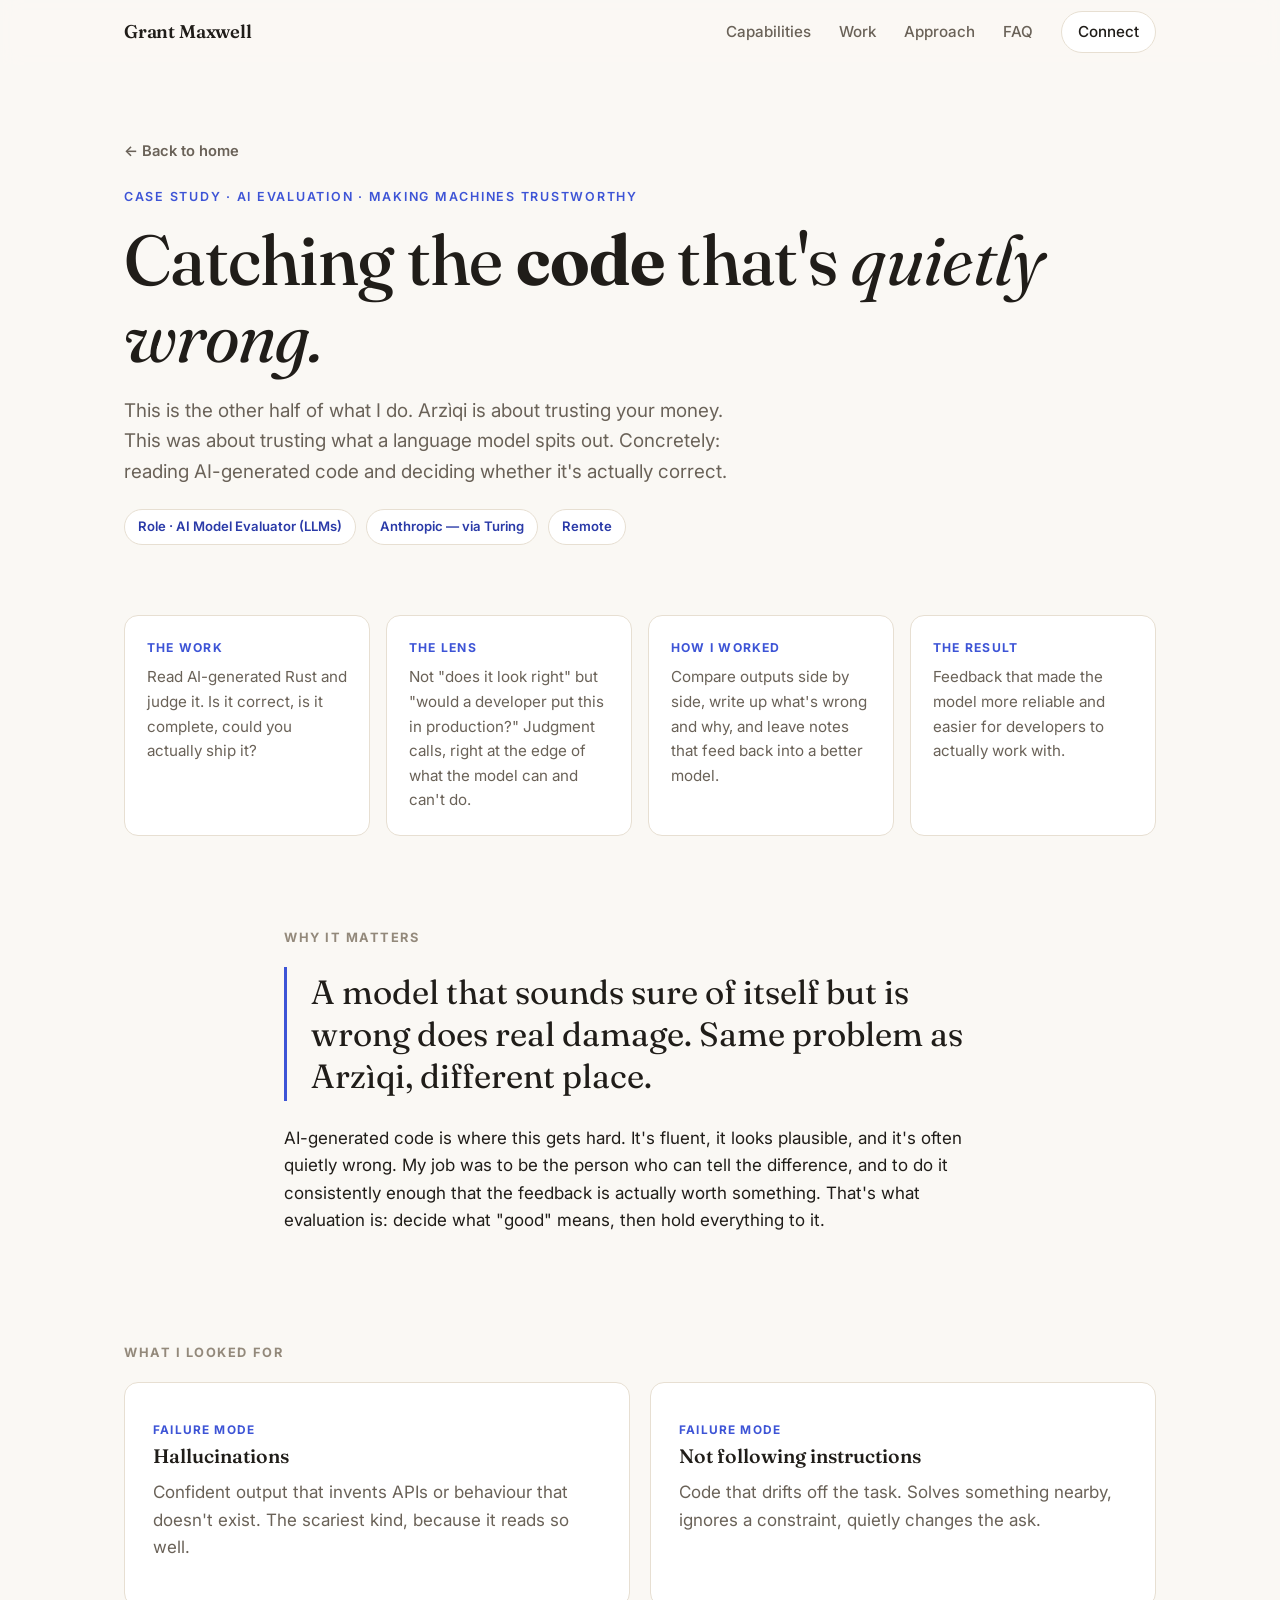
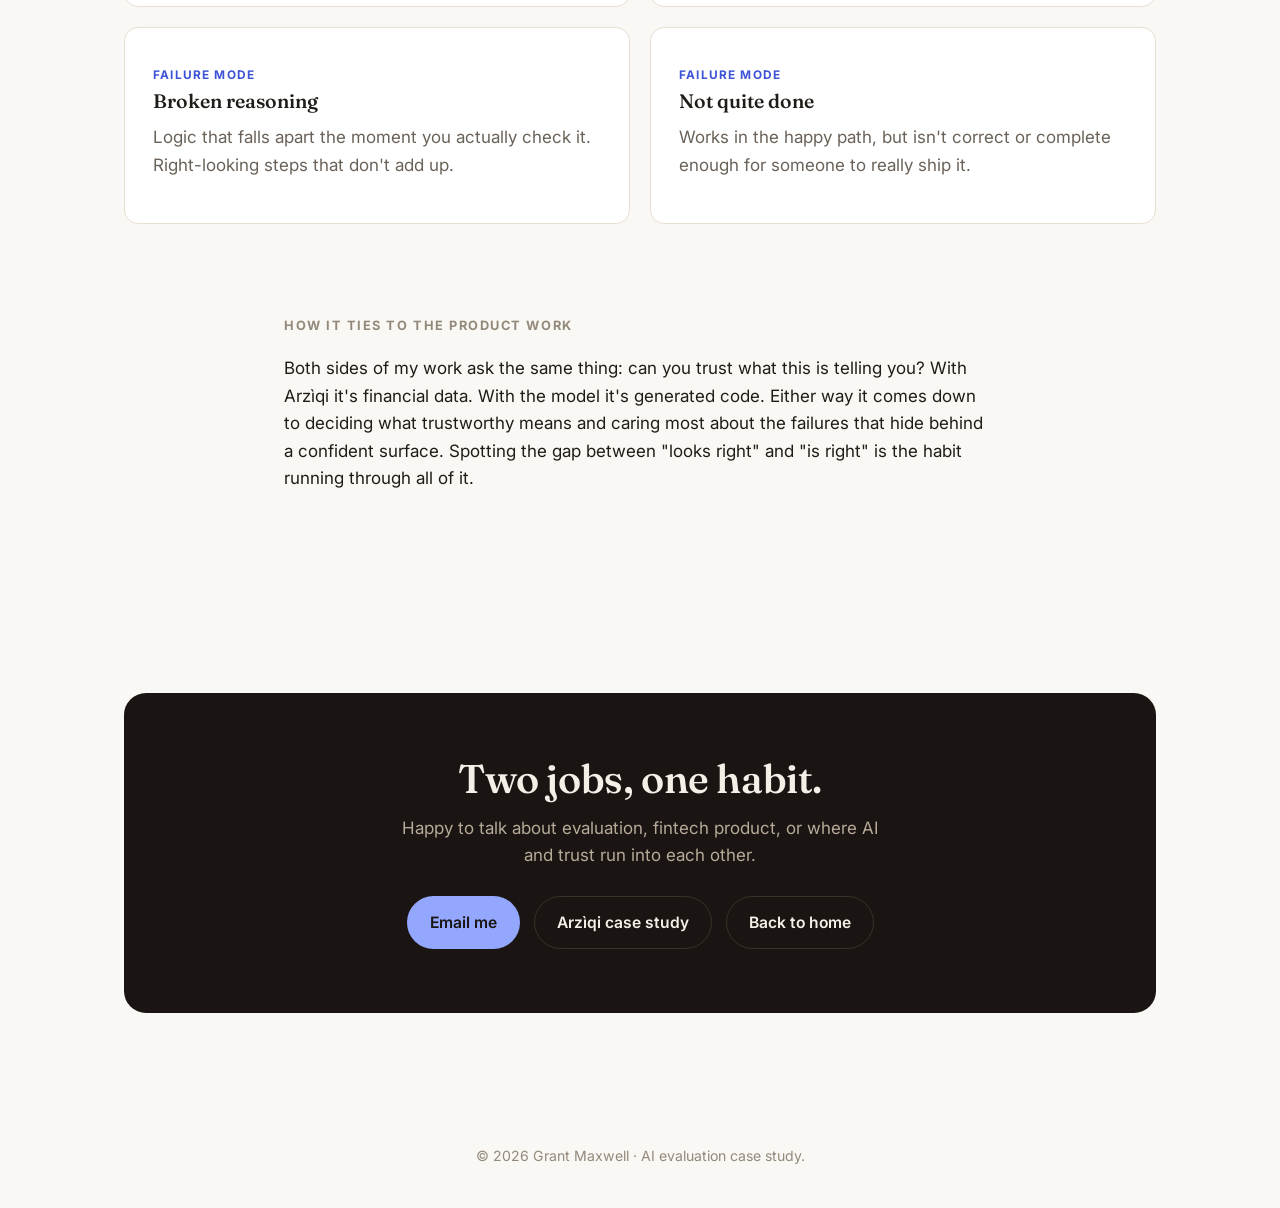
==== commit 8050f060: "copy: five small humanizing tweaks - homepage: "same instinct, just aimed at very different things" " ====
--- a/ai-evaluation.html
+++ b/ai-evaluation.html
@@ -66,7 +66,7 @@
     <div class="wrap narrow">
       <p class="section-label reveal">Why it matters</p>
       <p class="pull reveal">A model that sounds sure of itself but is wrong does real damage. Same problem as Arzìqi, different place.</p>
-      <p class="reveal">AI-generated code is the sharp end of this. It's fluent, it looks plausible, and it's often
+      <p class="reveal">AI-generated code is where this gets hard. It's fluent, it looks plausible, and it's often
         quietly wrong. My job was to be the person who can tell the difference, and to do it consistently enough that the
         feedback is actually worth something. That's what evaluation is: decide what "good" means, then hold everything
         to it.</p>
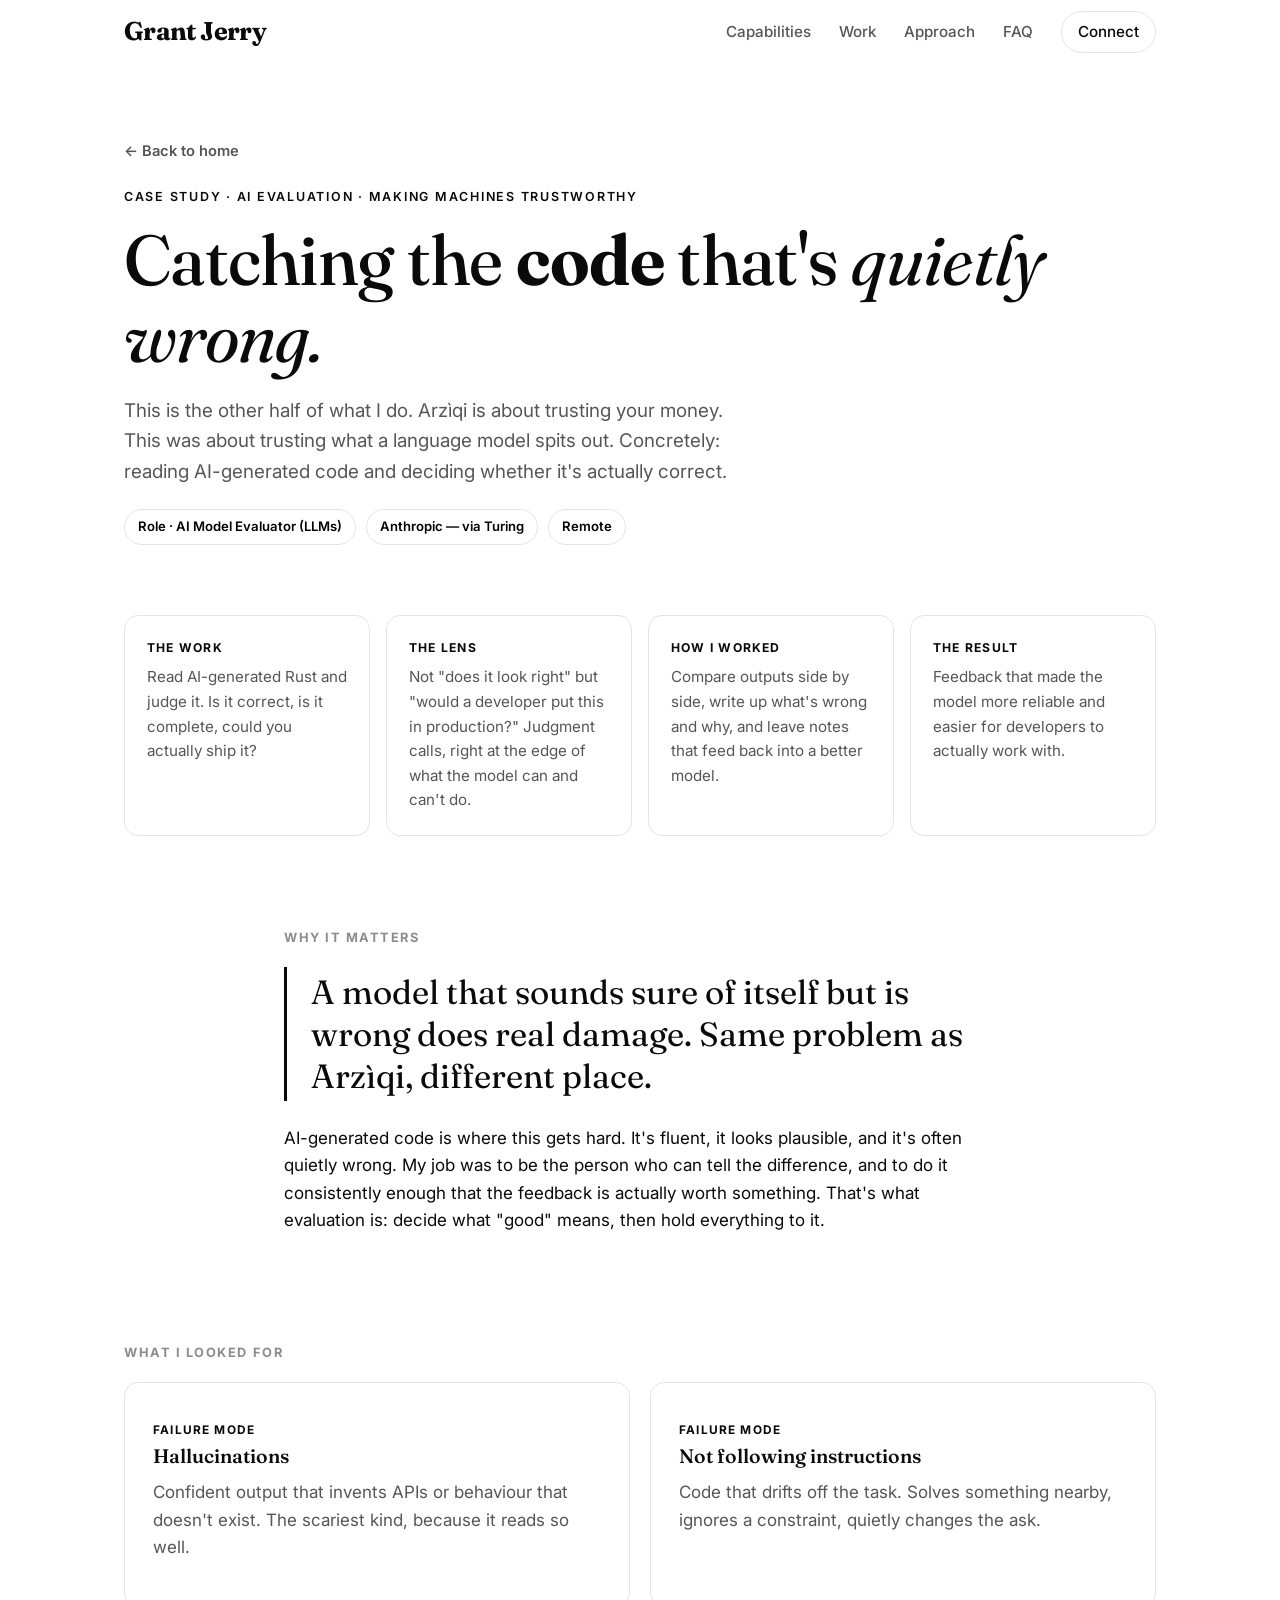
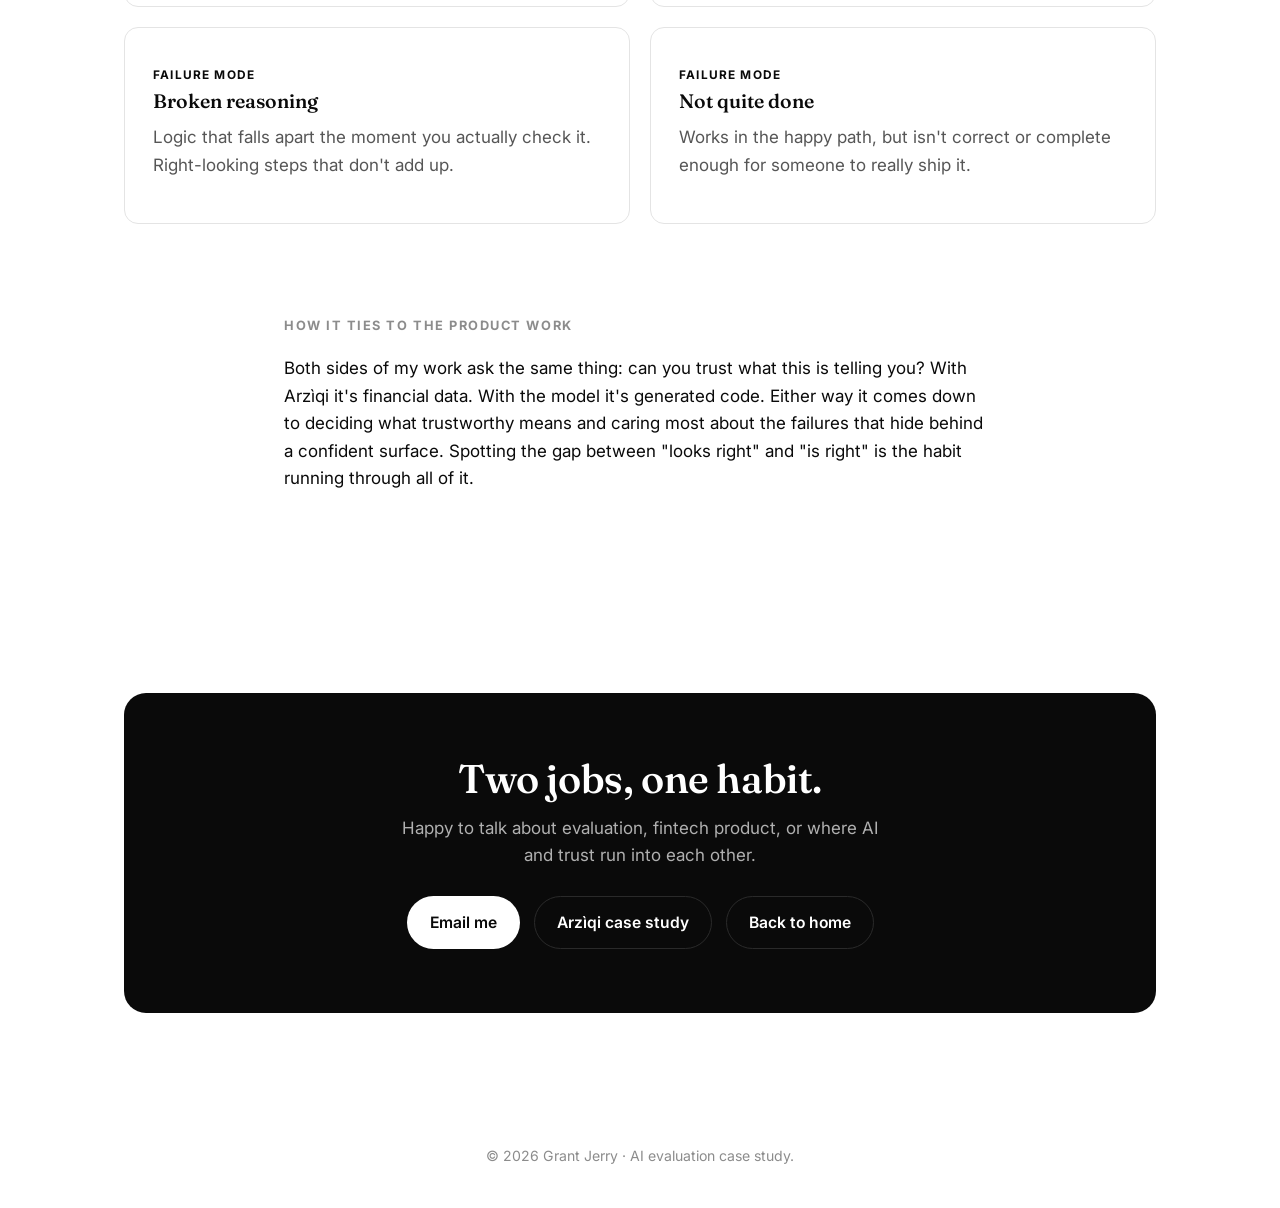
==== commit ff100db4: "feat: black & white theme + rename to Grant Jerry, bigger bolder wordmark - Monochrome palette (whit" ====
--- a/ai-evaluation.html
+++ b/ai-evaluation.html
@@ -3,9 +3,9 @@
 <head>
   <meta charset="UTF-8" />
   <meta name="viewport" content="width=device-width, initial-scale=1.0" />
-  <title>AI Model Evaluation — Case Study · Grant Maxwell</title>
+  <title>AI Model Evaluation — Case Study · Grant Jerry</title>
   <meta name="description" content="Evaluating language models: deciding whether AI-generated code is actually good enough to ship. The other half of my work on trust." />
-  <meta property="og:title" content="AI Model Evaluation — Case Study · Grant Maxwell" />
+  <meta property="og:title" content="AI Model Evaluation — Case Study · Grant Jerry" />
   <meta property="og:description" content="Deciding whether AI-generated code is actually good enough to ship — the machine half of my work on trust." />
   <meta property="og:type" content="article" />
   <meta property="og:url" content="https://grantjerry.vercel.app/ai-evaluation" />
@@ -23,7 +23,7 @@
 <body>
   <nav class="nav" id="nav">
     <div class="wrap nav-inner">
-      <a class="brand" href="/">Grant Maxwell</a>
+      <a class="brand" href="/">Grant Jerry</a>
       <button class="nav-toggle" id="navToggle" aria-label="Menu">☰</button>
       <div class="nav-links" id="navLinks">
         <a href="/#capabilities">Capabilities</a>
@@ -126,7 +126,7 @@
   </section>
 
   <footer>
-    <div class="wrap">© <span id="year"></span> Grant Maxwell · AI evaluation case study.</div>
+    <div class="wrap">© <span id="year"></span> Grant Jerry · AI evaluation case study.</div>
   </footer>
 
   <script src="/scripts/main.js"></script>
--- a/styles/main.css
+++ b/styles/main.css
@@ -4,28 +4,28 @@
    ============================================================ */
 
 :root {
-  --bg:        #faf8f4;
+  --bg:        #ffffff;
   --surface:   #ffffff;
-  --panel:     #f3eee5;
-  --ink:       #201d19;
-  --muted:     #6a6258;
-  --faint:     #93897b;
-  --line:      #e7dfd2;
-  --accent:    #3d54d6;   /* indigo-blue */
-  --accent-2:  #2a3aa8;
-  --accent-lt: #93a7ff;   /* light accent for dark surfaces */
-  --sage:      #3f6b3a;
-  --dark:      #1a1512;
-  --dark-ink:  #f4efe7;
-  --dark-mut:  #b6aa98;
-  --dark-line: #3a3128;
+  --panel:     #f2f2f2;
+  --ink:       #0a0a0a;
+  --muted:     #565656;
+  --faint:     #8c8c8c;
+  --line:      #e4e4e4;
+  --accent:    #0a0a0a;   /* mono — black */
+  --accent-2:  #000000;
+  --accent-lt: #ffffff;   /* accent on dark surfaces = white */
+  --sage:      #0a0a0a;
+  --dark:      #0a0a0a;
+  --dark-ink:  #ffffff;
+  --dark-mut:  #b0b0b0;
+  --dark-line: #2a2a2a;
 
   --serif: "Fraunces", Georgia, "Times New Roman", serif;
   --sans:  "Inter", -apple-system, BlinkMacSystemFont, "Segoe UI", Roboto, sans-serif;
 
   --wrap: 1080px;
   --r: 14px;
-  --shadow: 0 1px 2px rgba(30,24,18,.04), 0 12px 32px -12px rgba(30,24,18,.14);
+  --shadow: 0 1px 2px rgba(0,0,0,.05), 0 12px 32px -12px rgba(0,0,0,.16);
 }
 
 * { box-sizing: border-box; }
@@ -73,7 +73,7 @@
 }
 .nav.scrolled { border-color: var(--line); }
 .nav-inner { display: flex; align-items: center; justify-content: space-between; height: 64px; }
-.brand { font-family: var(--serif); font-size: 1.15rem; font-weight: 600; color: var(--ink); letter-spacing: -.01em; }
+.brand { font-family: var(--serif); font-size: 1.6rem; font-weight: 700; color: var(--ink); letter-spacing: -.025em; }
 .brand:hover { color: var(--ink); }
 .nav-links { display: flex; gap: 28px; align-items: center; }
 .nav-links a { font-size: .95rem; color: var(--muted); font-weight: 500; }
@@ -207,6 +207,7 @@
 .hero-photo img {
   width: 100%; max-width: 360px; aspect-ratio: 4/5; object-fit: cover; margin-left: auto;
   border-radius: 20px; border: 1px solid var(--line); box-shadow: var(--shadow); background: var(--panel); display: block;
+  filter: grayscale(1) contrast(1.03);
 }
 .hero-photo .ph {
   width: 100%; max-width: 360px; aspect-ratio: 4/5; margin-left: auto; display: flex; align-items: center; justify-content: center;
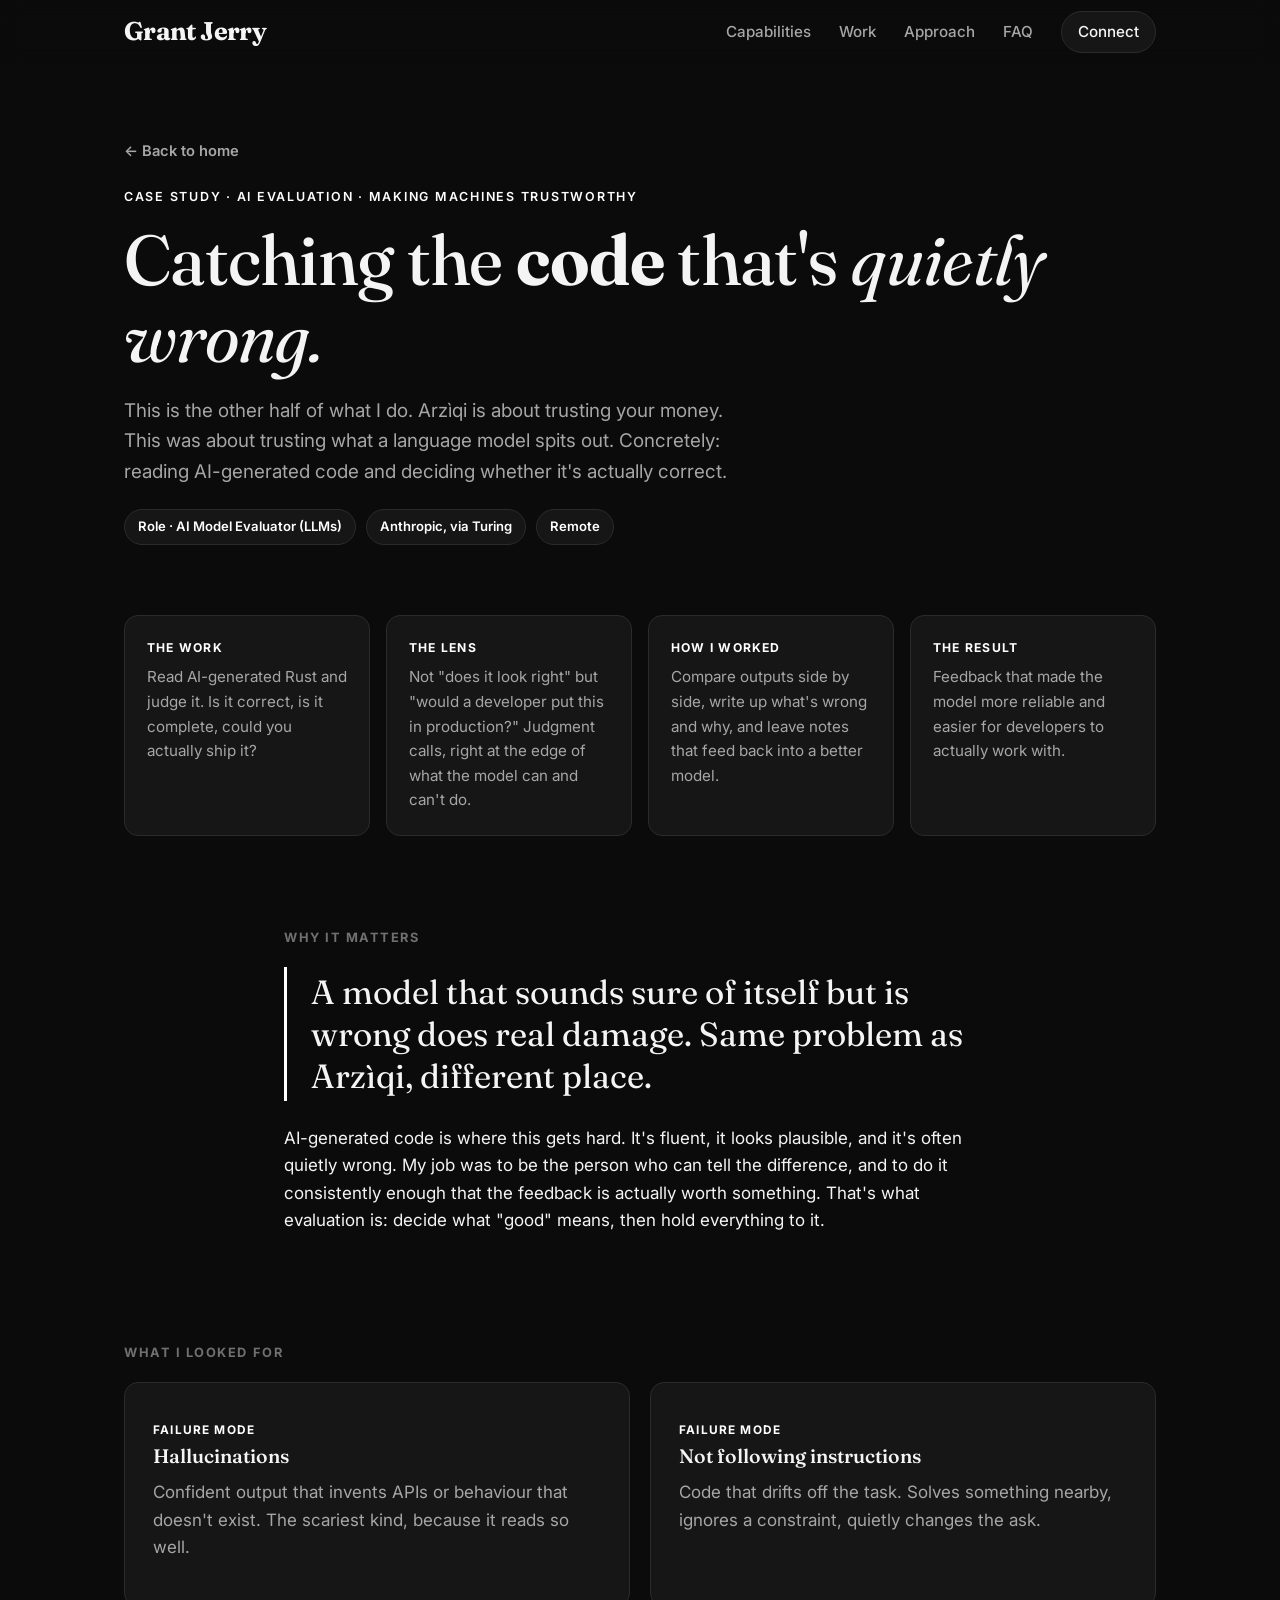
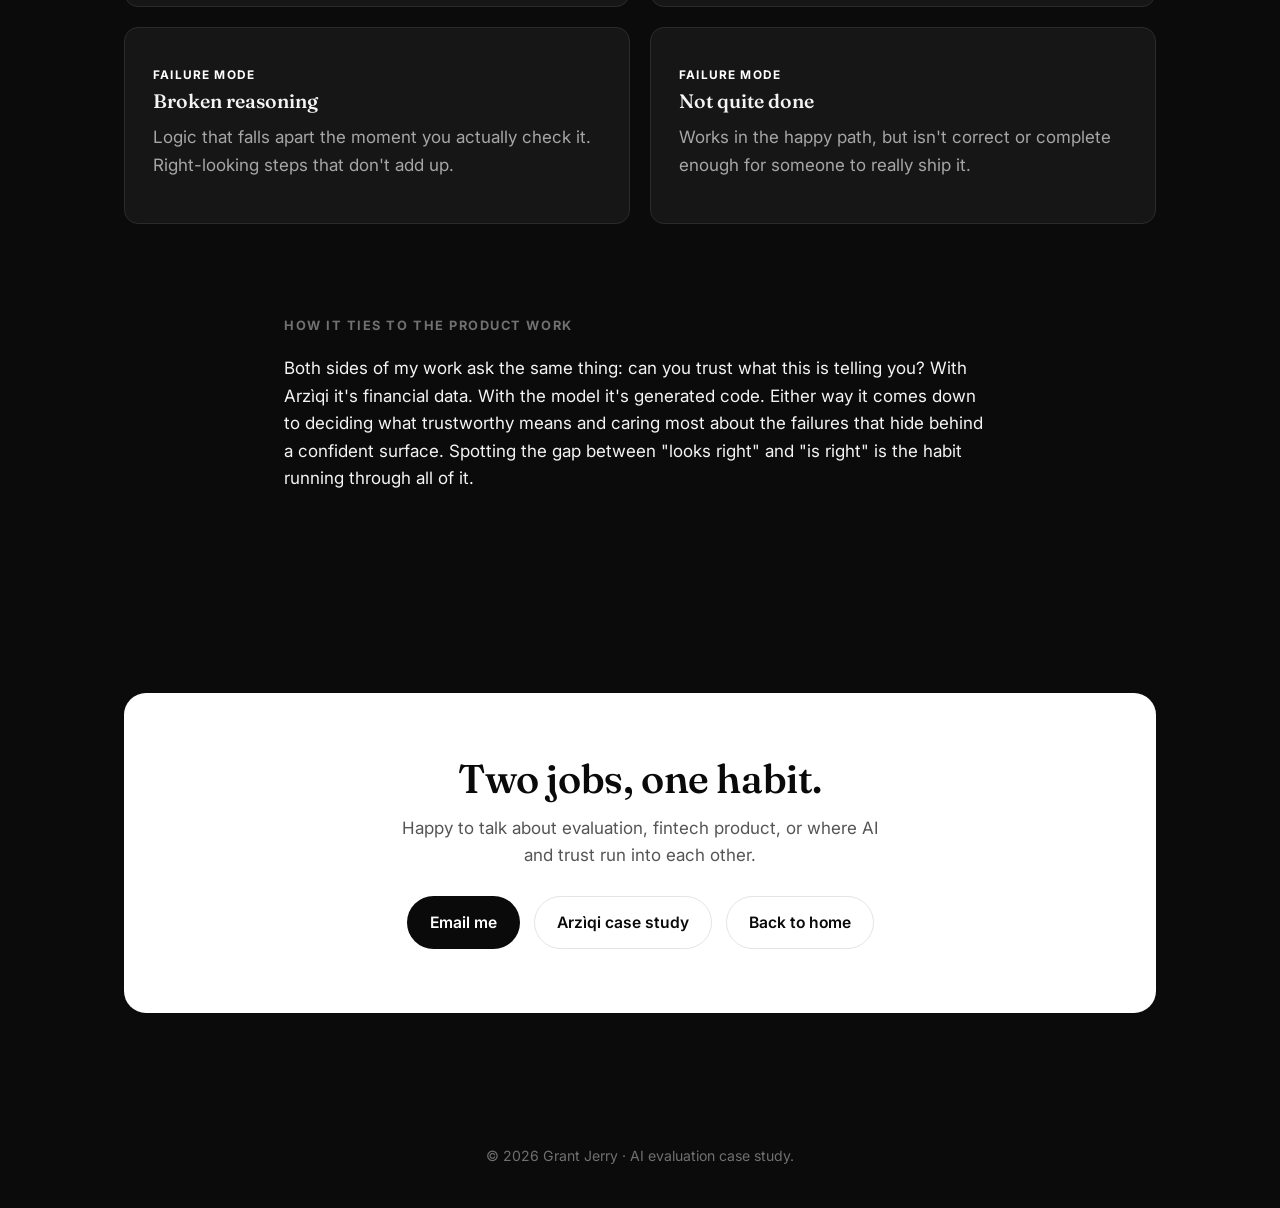
==== commit c7aef7cc: "copy: remove em dashes across the portfolio Co-Authored-By: Claude Opus 4.8 (1M context) <noreply@an" ====
--- a/ai-evaluation.html
+++ b/ai-evaluation.html
@@ -3,10 +3,10 @@
 <head>
   <meta charset="UTF-8" />
   <meta name="viewport" content="width=device-width, initial-scale=1.0" />
-  <title>AI Model Evaluation — Case Study · Grant Jerry</title>
+  <title>AI Model Evaluation, Case Study · Grant Jerry</title>
   <meta name="description" content="Evaluating language models: deciding whether AI-generated code is actually good enough to ship. The other half of my work on trust." />
-  <meta property="og:title" content="AI Model Evaluation — Case Study · Grant Jerry" />
-  <meta property="og:description" content="Deciding whether AI-generated code is actually good enough to ship — the machine half of my work on trust." />
+  <meta property="og:title" content="AI Model Evaluation, Case Study · Grant Jerry" />
+  <meta property="og:description" content="Deciding whether AI-generated code is actually good enough to ship, the machine half of my work on trust." />
   <meta property="og:type" content="article" />
   <meta property="og:url" content="https://grantjerry.vercel.app/ai-evaluation" />
   <meta property="og:image" content="https://grantjerry.vercel.app/assets/og.png" />
@@ -45,7 +45,7 @@
         code and deciding whether it's actually correct.</p>
       <div class="cs-meta">
         <span class="chip">Role · AI Model Evaluator (LLMs)</span>
-        <span class="chip">Anthropic — via Turing</span>
+        <span class="chip">Anthropic, via Turing</span>
         <span class="chip">Remote</span>
       </div>
     </div>
--- a/styles/main.css
+++ b/styles/main.css
@@ -1,24 +1,24 @@
 /* ============================================================
-   Grant Maxwell — Portfolio. Hand-crafted, dependency-free.
-   Palette + type are a small design system (calm, premium, warm).
+   Grant Jerry, Portfolio. Hand-crafted, dependency-free.
+   Monochrome: black background, white text.
    ============================================================ */
 
 :root {
-  --bg:        #ffffff;
-  --surface:   #ffffff;
-  --panel:     #f2f2f2;
-  --ink:       #0a0a0a;
-  --muted:     #565656;
-  --faint:     #8c8c8c;
-  --line:      #e4e4e4;
-  --accent:    #0a0a0a;   /* mono — black */
-  --accent-2:  #000000;
-  --accent-lt: #ffffff;   /* accent on dark surfaces = white */
-  --sage:      #0a0a0a;
-  --dark:      #0a0a0a;
-  --dark-ink:  #ffffff;
-  --dark-mut:  #b0b0b0;
-  --dark-line: #2a2a2a;
+  --bg:        #0b0b0b;   /* black background */
+  --surface:   #161616;   /* cards, a hair lighter than bg */
+  --panel:     #1e1e1e;   /* chips / tags */
+  --ink:       #f4f4f4;   /* white text */
+  --muted:     #a6a6a6;
+  --faint:     #707070;
+  --line:      #2b2b2b;
+  --accent:    #ffffff;   /* mono, white */
+  --accent-2:  #ffffff;
+  --accent-lt: #0a0a0a;   /* accent on the white contrast blocks = black */
+  --sage:      #ffffff;
+  --dark:      #ffffff;   /* band + contact invert to white blocks */
+  --dark-ink:  #0a0a0a;
+  --dark-mut:  #555555;
+  --dark-line: #e4e4e4;
 
   --serif: "Fraunces", Georgia, "Times New Roman", serif;
   --sans:  "Inter", -apple-system, BlinkMacSystemFont, "Segoe UI", Roboto, sans-serif;
@@ -195,7 +195,7 @@
 .contact p { color: var(--dark-mut); max-width: 46ch; margin: 14px auto 26px; }
 .contact .links { display: flex; gap: 14px; justify-content: center; flex-wrap: wrap; }
 .contact a.btn-primary { background: var(--accent-lt); color: var(--dark) !important; }
-.contact a.btn-primary:hover { background: #b4c4ff; }
+.contact a.btn-primary:hover { background: #333333; }
 .contact a.btn-ghost { border-color: var(--dark-line); color: var(--dark-ink) !important; }
 footer { padding: 40px 0; color: var(--faint); font-size: .88rem; text-align: center; }
 
@@ -207,7 +207,6 @@
 .hero-photo img {
   width: 100%; max-width: 360px; aspect-ratio: 4/5; object-fit: cover; margin-left: auto;
   border-radius: 20px; border: 1px solid var(--line); box-shadow: var(--shadow); background: var(--panel); display: block;
-  filter: grayscale(1) contrast(1.03);
 }
 .hero-photo .ph {
   width: 100%; max-width: 360px; aspect-ratio: 4/5; margin-left: auto; display: flex; align-items: center; justify-content: center;
@@ -227,7 +226,7 @@
 .cap h3 { font-family: var(--sans); font-size: 1.1rem; font-weight: 700; margin: 12px 0 8px; letter-spacing: 0; }
 .cap p { color: var(--muted); font-size: .96rem; margin: 0; }
 
-/* process — how I work */
+/* process, how I work */
 .process { display: grid; grid-template-columns: repeat(3, 1fr); gap: 24px; }
 .step .n { font-family: var(--serif); font-size: 1.05rem; color: var(--accent); font-weight: 600; }
 .step h3 { font-family: var(--sans); font-size: 1.08rem; font-weight: 700; margin: 6px 0 8px; letter-spacing: 0; }
@@ -270,6 +269,41 @@
 .reveal { opacity: 0; transform: translateY(16px); transition: opacity .7s ease, transform .7s ease; }
 .reveal.in { opacity: 1; transform: none; }
 @media (prefers-reduced-motion: reduce) { .reveal { opacity: 1; transform: none; transition: none; } }
+
+/* ---------- standalone case study: byline, tables, beats, callouts ---------- */
+.byline { color: var(--muted); font-size: .95rem; margin-top: 22px; }
+.byline b { color: var(--ink); font-weight: 600; }
+.byline a { color: var(--accent-2); }
+
+.tbl-wrap { overflow-x: auto; border: 1px solid var(--line); border-radius: var(--r); background: var(--surface); -webkit-overflow-scrolling: touch; }
+table.data { width: 100%; border-collapse: collapse; font-size: .92rem; min-width: 640px; }
+table.data th, table.data td { text-align: left; padding: 12px 16px; border-bottom: 1px solid var(--line); vertical-align: top; }
+table.data thead th { font-family: var(--sans); font-size: .72rem; letter-spacing: .07em; text-transform: uppercase; color: var(--accent); font-weight: 700; white-space: nowrap; }
+table.data tbody tr:last-child td { border-bottom: 0; }
+table.data .fig { color: var(--ink); font-weight: 600; }
+table.data .src { color: var(--faint); font-size: .86rem; display: block; margin-top: 2px; }
+table.data .yes { color: var(--ink); font-weight: 600; }
+table.data .no { color: var(--faint); }
+.tbl-note { font-size: .82rem; color: var(--faint); margin-top: 12px; }
+
+.beats { display: grid; gap: 14px; }
+.beat { display: grid; grid-template-columns: auto 1fr; gap: 20px; align-items: start; background: var(--surface); border: 1px solid var(--line); border-radius: var(--r); padding: 22px 26px; }
+.beat .bn { font-family: var(--serif); font-size: 1.7rem; color: var(--accent); line-height: 1; }
+.beat h3 { font-family: var(--sans); font-size: 1.06rem; font-weight: 700; letter-spacing: 0; margin: 0 0 5px; }
+.beat p { margin: 0; color: var(--muted); font-size: .97rem; }
+
+.states { display: flex; flex-wrap: wrap; gap: 8px; align-items: center; margin: 14px 0 4px; }
+.states .st { font-size: .8rem; color: var(--ink); background: var(--panel); border: 1px solid var(--line); padding: 5px 11px; border-radius: 8px; }
+.states .sep { color: var(--accent); font-weight: 700; }
+
+.callout { background: var(--panel); border: 1px solid var(--line); border-left: 3px solid var(--accent); border-radius: 10px; padding: 16px 20px; margin: 18px 0 0; }
+.callout .lbl { font-size: .72rem; font-weight: 700; letter-spacing: .1em; text-transform: uppercase; color: var(--accent); margin-bottom: 6px; }
+.callout p { margin: 0; color: var(--muted); font-size: .95rem; }
+
+.hyp { display: grid; gap: 12px; margin-top: 10px; }
+.hyp .h { background: var(--surface); border: 1px solid var(--line); border-radius: 10px; padding: 16px 20px; }
+.hyp .h b { color: var(--ink); }
+.hyp .h p { margin: 4px 0 0; color: var(--muted); font-size: .95rem; }
 
 /* ---------- responsive ---------- */
 @media (max-width: 860px) {
